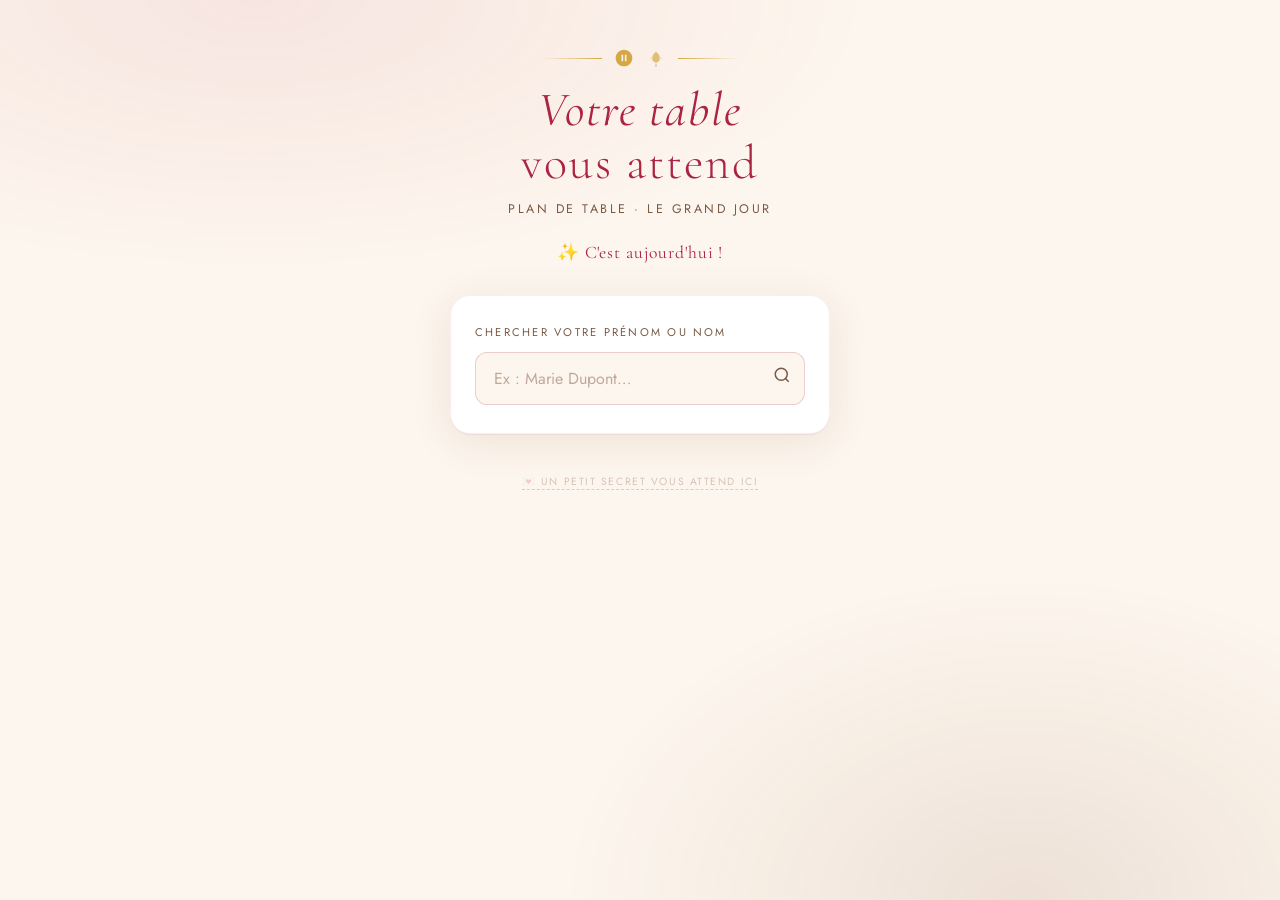
==== index.html @ dd5ce22f "Add files via upload" ====
<!DOCTYPE html>
<html lang="fr">
<head>
  <meta charset="UTF-8" />
  <meta name="viewport" content="width=device-width, initial-scale=1.0, maximum-scale=1.0" />
  <title>Plan de table — Notre Mariage</title>
  <link rel="preconnect" href="https://fonts.googleapis.com" />
  <link href="https://fonts.googleapis.com/css2?family=Cormorant+Garamond:ital,wght@0,300;0,400;0,600;1,300;1,400&family=Jost:wght@300;400;500&display=swap" rel="stylesheet" />
  <style>
    :root {
      --bordeaux: #ab2442;
      --brun: #623013;
      --bordeaux-light: #c94060;
      --brun-light: #8a4520;
      --cream: #fdf6ee;
      --cream-dark: #f5e8d8;
      --gold: #d4a843;
      --text: #2a1a10;
      --text-muted: #7a5a45;
    }

    * { margin: 0; padding: 0; box-sizing: border-box; -webkit-tap-highlight-color: transparent; }

    body {
      font-family: 'Jost', sans-serif;
      background: var(--cream);
      color: var(--text);
      min-height: 100vh;
      overflow-x: hidden;
    }

    /* ─── BACKGROUND TEXTURE ─── */
    body::before {
      content: '';
      position: fixed; inset: 0;
      background-image:
        radial-gradient(ellipse 80% 50% at 20% 0%, rgba(171,36,66,0.08) 0%, transparent 60%),
        radial-gradient(ellipse 60% 60% at 80% 100%, rgba(98,48,19,0.10) 0%, transparent 60%);
      pointer-events: none; z-index: 0;
    }

    /* ─── HEADER ─── */
    header {
      position: relative; z-index: 1;
      text-align: center;
      padding: 48px 24px 32px;
    }

    .ornament {
      display: flex; align-items: center; justify-content: center;
      gap: 12px; margin-bottom: 16px;
    }
    .ornament-line {
      height: 1px; width: 60px;
      background: linear-gradient(90deg, transparent, var(--gold));
    }
    .ornament-line:last-child { background: linear-gradient(270deg, transparent, var(--gold)); }
    .ornament svg { width: 20px; height: 20px; fill: var(--gold); }

    h1 {
      font-family: 'Cormorant Garamond', serif;
      font-size: clamp(2rem, 8vw, 3rem);
      font-weight: 300;
      letter-spacing: 0.04em;
      color: var(--bordeaux);
      line-height: 1.1;
    }
    h1 em { font-style: italic; font-weight: 400; }

    .subtitle {
      font-size: 0.78rem;
      letter-spacing: 0.2em;
      text-transform: uppercase;
      color: var(--text-muted);
      margin-top: 10px;
    }

    /* ─── COUNTDOWN ─── */
    .countdown {
      display: flex; justify-content: center; gap: 20px;
      margin: 24px auto 0;
      max-width: 320px;
    }
    .countdown-unit {
      display: flex; flex-direction: column; align-items: center;
      background: white; border: 1px solid rgba(171,36,66,0.15);
      border-radius: 10px; padding: 10px 16px;
      min-width: 64px; box-shadow: 0 2px 12px rgba(98,48,19,0.06);
    }
    .countdown-num {
      font-family: 'Cormorant Garamond', serif;
      font-size: 1.8rem; font-weight: 600;
      color: var(--bordeaux); line-height: 1;
    }
    .countdown-label {
      font-size: 0.6rem; letter-spacing: 0.15em;
      text-transform: uppercase; color: var(--text-muted); margin-top: 4px;
    }

    /* ─── SEARCH SECTION ─── */
    .search-section {
      position: relative; z-index: 1;
      padding: 0 20px 32px;
      max-width: 420px; margin: 0 auto;
    }

    .search-card {
      background: white;
      border-radius: 20px;
      padding: 28px 24px;
      box-shadow: 0 8px 40px rgba(98,48,19,0.10), 0 1px 0 rgba(171,36,66,0.08);
      border: 1px solid rgba(171,36,66,0.08);
    }

    .search-label {
      font-size: 0.7rem; letter-spacing: 0.2em;
      text-transform: uppercase; color: var(--text-muted);
      display: block; margin-bottom: 12px;
    }

    .search-wrapper {
      position: relative;
    }
    #search-input {
      width: 100%; padding: 14px 48px 14px 18px;
      border: 1.5px solid rgba(171,36,66,0.2);
      border-radius: 12px; font-family: 'Jost', sans-serif;
      font-size: 1rem; background: var(--cream); color: var(--text);
      outline: none; transition: border-color 0.2s, box-shadow 0.2s;
      -webkit-appearance: none;
    }
    #search-input:focus {
      border-color: var(--bordeaux);
      box-shadow: 0 0 0 3px rgba(171,36,66,0.08);
    }
    #search-input::placeholder { color: #c0a898; }

    .search-icon {
      position: absolute; right: 14px; top: 50%; transform: translateY(-50%);
      color: var(--text-muted); pointer-events: none;
    }

    /* Suggestions */
    #suggestions {
      background: white; border: 1.5px solid rgba(171,36,66,0.15);
      border-radius: 12px; margin-top: 6px;
      overflow: hidden; display: none;
      box-shadow: 0 8px 24px rgba(98,48,19,0.10);
    }
    .suggestion-item {
      padding: 13px 18px; cursor: pointer;
      font-size: 0.95rem; transition: background 0.15s;
      border-bottom: 1px solid rgba(171,36,66,0.06);
    }
    .suggestion-item:last-child { border-bottom: none; }
    .suggestion-item:hover, .suggestion-item.active { background: var(--cream); }
    .suggestion-highlight { color: var(--bordeaux); font-weight: 500; }

    /* ─── RESULT CARD ─── */
    #result {
      display: none;
      margin-top: 20px;
      animation: slideUp 0.35s cubic-bezier(0.34,1.56,0.64,1);
    }
    @keyframes slideUp {
      from { opacity: 0; transform: translateY(20px) scale(0.96); }
      to { opacity: 1; transform: translateY(0) scale(1); }
    }

    .result-inner {
      background: linear-gradient(135deg, var(--bordeaux) 0%, var(--brun) 100%);
      border-radius: 16px; padding: 24px;
      color: white; position: relative; overflow: hidden;
    }
    .result-inner::before {
      content: '';
      position: absolute; top: -30px; right: -30px;
      width: 120px; height: 120px;
      border-radius: 50%;
      background: rgba(255,255,255,0.06);
    }
    .result-inner::after {
      content: '';
      position: absolute; bottom: -20px; left: -20px;
      width: 80px; height: 80px;
      border-radius: 50%;
      background: rgba(255,255,255,0.04);
    }

    .result-greeting {
      font-size: 0.7rem; letter-spacing: 0.2em;
      text-transform: uppercase; opacity: 0.7; margin-bottom: 6px;
    }
    .result-name {
      font-family: 'Cormorant Garamond', serif;
      font-size: 1.7rem; font-weight: 400; letter-spacing: 0.02em;
      line-height: 1.2; margin-bottom: 16px;
    }

    .result-table-badge {
      display: inline-flex; align-items: center; gap: 10px;
      background: rgba(255,255,255,0.15); backdrop-filter: blur(4px);
      border: 1px solid rgba(255,255,255,0.2);
      border-radius: 50px; padding: 8px 18px;
      font-size: 0.85rem;
    }
    .table-number {
      font-family: 'Cormorant Garamond', serif;
      font-size: 1.6rem; font-weight: 600; line-height: 1;
      color: var(--gold);
    }

    .btn-show-plan {
      display: block; width: 100%;
      margin-top: 16px;
      background: rgba(255,255,255,0.12);
      border: 1px solid rgba(255,255,255,0.25);
      color: white; font-family: 'Jost', sans-serif;
      font-size: 0.8rem; letter-spacing: 0.12em;
      text-transform: uppercase; padding: 11px;
      border-radius: 10px; cursor: pointer;
      transition: background 0.2s; position: relative; z-index: 1;
    }
    .btn-show-plan:hover { background: rgba(255,255,255,0.2); }

    /* ─── ROOM PLAN ─── */
    #plan-section {
      display: none; position: relative; z-index: 1;
      padding: 0 20px 32px; max-width: 420px; margin: 0 auto;
      animation: slideUp 0.35s cubic-bezier(0.34,1.56,0.64,1);
    }

    .plan-title {
      text-align: center; margin-bottom: 16px;
      font-size: 0.7rem; letter-spacing: 0.2em;
      text-transform: uppercase; color: var(--text-muted);
    }

    .room-canvas-wrap {
      background: white; border-radius: 16px; overflow: hidden;
      box-shadow: 0 4px 24px rgba(98,48,19,0.10);
      border: 1px solid rgba(171,36,66,0.08);
      padding: 16px;
    }

    #room-canvas {
      width: 100%; height: auto; display: block;
      border-radius: 10px;
    }

    /* ─── GAME SECTION (hidden easter egg) ─── */
    .game-trigger-hint {
      text-align: center; margin: 8px 0 32px;
      font-size: 0.65rem; letter-spacing: 0.15em;
      text-transform: uppercase; color: rgba(98,48,19,0.25);
      cursor: default; user-select: none;
      position: relative; z-index: 1;
    }
    .game-trigger-hint span { 
      border-bottom: 1px dashed rgba(98,48,19,0.2); 
      cursor: pointer; transition: color 0.2s;
    }
    .game-trigger-hint span:hover { color: var(--bordeaux); }

    /* ─── MODAL ─── */
    .modal-overlay {
      display: none; position: fixed; inset: 0;
      background: rgba(20,8,4,0.7); z-index: 100;
      backdrop-filter: blur(4px);
      animation: fadeIn 0.2s ease;
      align-items: flex-end; justify-content: center;
    }
    .modal-overlay.open { display: flex; }
    @keyframes fadeIn { from { opacity: 0; } to { opacity: 1; } }

    .modal {
      background: var(--cream); border-radius: 24px 24px 0 0;
      padding: 28px 24px 40px;
      width: 100%; max-width: 480px;
      max-height: 90vh; overflow-y: auto;
      animation: slideUpModal 0.3s cubic-bezier(0.34,1.3,0.64,1);
    }
    @keyframes slideUpModal {
      from { transform: translateY(100%); }
      to { transform: translateY(0); }
    }

    .modal-handle {
      width: 40px; height: 4px; border-radius: 2px;
      background: rgba(98,48,19,0.2); margin: 0 auto 20px;
    }
    .modal-close {
      position: absolute; top: 16px; right: 20px;
      background: none; border: none; font-size: 1.4rem;
      cursor: pointer; color: var(--text-muted); line-height: 1;
    }

    /* ─── QUIZ GAME ─── */
    .quiz-header {
      text-align: center; margin-bottom: 24px;
    }
    .quiz-header h2 {
      font-family: 'Cormorant Garamond', serif;
      font-size: 1.6rem; color: var(--bordeaux);
      font-weight: 400;
    }
    .quiz-header p {
      font-size: 0.82rem; color: var(--text-muted); margin-top: 6px;
    }

    .quiz-progress {
      display: flex; gap: 6px; justify-content: center; margin-bottom: 20px;
    }
    .progress-dot {
      width: 8px; height: 8px; border-radius: 50%;
      background: rgba(171,36,66,0.15);
      transition: background 0.3s;
    }
    .progress-dot.done { background: var(--bordeaux); }
    .progress-dot.current { background: var(--gold); }

    .quiz-question {
      font-family: 'Cormorant Garamond', serif;
      font-size: 1.25rem; text-align: center;
      margin-bottom: 20px; line-height: 1.4;
      color: var(--text);
    }

    .quiz-options { display: flex; flex-direction: column; gap: 10px; }

    .quiz-option {
      background: white; border: 1.5px solid rgba(171,36,66,0.15);
      border-radius: 12px; padding: 13px 16px;
      cursor: pointer; font-family: 'Jost', sans-serif;
      font-size: 0.9rem; text-align: left;
      transition: all 0.18s; color: var(--text);
    }
    .quiz-option:hover { border-color: var(--bordeaux); background: var(--cream); }
    .quiz-option.correct {
      border-color: #2d7a3a; background: #e8f5ea; color: #1a5c26;
    }
    .quiz-option.wrong {
      border-color: #c0392b; background: #fdecea; color: #8b1a1a;
    }

    .quiz-feedback {
      text-align: center; margin-top: 14px;
      font-size: 0.85rem; min-height: 22px; color: var(--text-muted);
    }

    .quiz-score {
      text-align: center; padding: 20px;
    }
    .quiz-score .score-num {
      font-family: 'Cormorant Garamond', serif;
      font-size: 3.5rem; color: var(--bordeaux); font-weight: 600;
      line-height: 1;
    }
    .quiz-score p { font-size: 0.9rem; color: var(--text-muted); margin-top: 8px; }

    .btn-primary {
      display: block; width: 100%; margin-top: 16px;
      background: linear-gradient(135deg, var(--bordeaux), var(--brun));
      color: white; border: none; border-radius: 12px;
      padding: 13px; font-family: 'Jost', sans-serif;
      font-size: 0.85rem; letter-spacing: 0.1em;
      text-transform: uppercase; cursor: pointer;
      transition: opacity 0.2s; font-weight: 500;
    }
    .btn-primary:hover { opacity: 0.88; }

    /* ─── NOT FOUND ─── */
    .not-found {
      text-align: center; padding: 20px;
      color: var(--bordeaux); font-size: 0.9rem;
    }
    .not-found strong {
      font-family: 'Cormorant Garamond', serif;
      display: block; font-size: 1.3rem; margin-bottom: 6px;
    }
  </style>
</head>
<body>

<!-- HEADER -->
<header>
  <div class="ornament">
    <div class="ornament-line"></div>
    <svg viewBox="0 0 24 24"><path d="M12 2C6.48 2 2 6.48 2 12s4.48 10 10 10 10-4.48 10-10S17.52 2 12 2zm-1 14H9V8h2v8zm4 0h-2V8h2v8z"/><path d="M12 2c1.1 0 2 .9 2 2s-.9 2-2 2-2-.9-2-2 .9-2 2-2z" style="display:none"/></svg>
    <!-- Rose SVG -->
    <svg viewBox="0 0 32 32" xmlns="http://www.w3.org/2000/svg">
      <path d="M16 6 C16 6 10 10 10 16 C10 20 13 23 16 24 C19 23 22 20 22 16 C22 10 16 6 16 6Z" fill="var(--gold)" opacity="0.7"/>
      <path d="M16 24 L15 30 L16 29 L17 30 Z" fill="var(--brun)" opacity="0.5"/>
      <path d="M10 16 C8 14 6 16 8 18 C9 20 12 20 14 20" fill="none" stroke="var(--gold)" stroke-width="0.8" opacity="0.5"/>
      <path d="M22 16 C24 14 26 16 24 18 C23 20 20 20 18 20" fill="none" stroke="var(--gold)" stroke-width="0.8" opacity="0.5"/>
    </svg>
    <div class="ornament-line"></div>
  </div>

  <h1><em>Votre table</em><br>vous attend</h1>
  <p class="subtitle">Plan de table · Le grand jour</p>

  <!-- COUNTDOWN -->
  <div class="countdown" id="countdown">
    <div class="countdown-unit"><span class="countdown-num" id="cd-j">—</span><span class="countdown-label">Jours</span></div>
    <div class="countdown-unit"><span class="countdown-num" id="cd-h">—</span><span class="countdown-label">Heures</span></div>
    <div class="countdown-unit"><span class="countdown-num" id="cd-m">—</span><span class="countdown-label">Min</span></div>
  </div>
</header>

<!-- SEARCH -->
<section class="search-section">
  <div class="search-card">
    <label class="search-label" for="search-input">Chercher votre prénom ou nom</label>
    <div class="search-wrapper">
      <input type="text" id="search-input" placeholder="Ex : Marie Dupont…" autocomplete="off" />
      <span class="search-icon">
        <svg width="18" height="18" fill="none" stroke="currentColor" stroke-width="2" viewBox="0 0 24 24">
          <circle cx="11" cy="11" r="8"/><path d="m21 21-4.35-4.35"/>
        </svg>
      </span>
    </div>
    <div id="suggestions"></div>

    <!-- RESULT -->
    <div id="result">
      <div class="result-inner" id="result-inner">
        <p class="result-greeting">Bienvenue !</p>
        <p class="result-name" id="result-name">Marie Dupont</p>
        <div class="result-table-badge">
          <span>Table</span>
          <span class="table-number" id="result-table">3</span>
        </div>
        <button class="btn-show-plan" onclick="showPlan()">Voir sur le plan de salle ↓</button>
      </div>
    </div>
  </div>
</section>

<!-- ROOM PLAN -->
<section id="plan-section">
  <p class="plan-title">Plan de la salle</p>
  <div class="room-canvas-wrap">
    <canvas id="room-canvas"></canvas>
  </div>
</section>

<!-- EASTER EGG HINT -->
<p class="game-trigger-hint">
  <span id="egg-trigger" onclick="openQuiz()">💌 Un petit secret vous attend ici</span>
</p>

<!-- QUIZ MODAL -->
<div class="modal-overlay" id="quiz-modal" onclick="handleOverlayClick(event)">
  <div class="modal" id="quiz-inner">
    <div class="modal-handle"></div>
    <button class="modal-close" onclick="closeQuiz()">✕</button>
    <div class="quiz-header">
      <h2>Vous les connaissez vraiment ?</h2>
      <p>Un quiz sur les mariés — on verra bien 😄</p>
    </div>
    <div class="quiz-progress" id="quiz-progress"></div>
    <p class="quiz-question" id="quiz-q"></p>
    <div class="quiz-options" id="quiz-opts"></div>
    <p class="quiz-feedback" id="quiz-feedback"></p>
    <div id="quiz-result-screen" style="display:none">
      <div class="quiz-score">
        <div class="score-num" id="score-display">0/6</div>
        <p id="score-msg"></p>
      </div>
      <button class="btn-primary" onclick="restartQuiz()">Rejouer</button>
      <button class="btn-primary" style="margin-top:8px; background: rgba(98,48,19,0.15); color: var(--brun);" onclick="closeQuiz()">Fermer</button>
    </div>
  </div>
</div>

<script>
// ════════════════════════════════════════════
// CONFIG — À PERSONNALISER
// ════════════════════════════════════════════
const WEDDING_DATE = new Date('2026-09-05T15:00:00'); // ← Changer la date ici
const CSV_PATH = 'guests.csv'; // ← Fichier CSV dans le même dossier

// Plan de salle : positions des tables (en %)
// x, y = centre de la table (% de la largeur/hauteur du canvas)
const TABLE_LAYOUT = [
  { id: 1,  x: 20, y: 25, shape: 'round' },
  { id: 2,  x: 50, y: 25, shape: 'round' },
  { id: 3,  x: 80, y: 25, shape: 'round' },
  { id: 4,  x: 20, y: 55, shape: 'round' },
  { id: 5,  x: 50, y: 55, shape: 'round' },
  { id: 6,  x: 80, y: 55, shape: 'round' },
  { id: 7,  x: 50, y: 82, shape: 'long'  },  // Table des mariés
];

// Quiz — Remplacez par vos vraies questions !
const QUIZ = [
  {
    q: "Où le couple s'est-il rencontré pour la première fois ?",
    opts: ["À une soirée", "Au travail", "Sur une appli", "En voyage"],
    ans: 0 // index de la bonne réponse (0 = "À une soirée")
  },
  {
    q: "Combien de temps ont-ils mis avant leur premier rendez-vous ?",
    opts: ["1 semaine", "1 mois", "3 mois", "6 mois"],
    ans: 1
  },
  {
    q: "Quelle est leur destination de voyage préférée ensemble ?",
    opts: ["L'Italie", "Le Japon", "Le Portugal", "Le Maroc"],
    ans: 2
  },
  {
    q: "Comment s'appelle le premier animal de compagnie du couple ?",
    opts: ["Luna", "Caramel", "Mochi", "Ils n'en ont pas"],
    ans: 3
  },
  {
    q: "Dans quelle ville s'est déroulée la demande en mariage ?",
    opts: ["Paris", "Rome", "Barcelone", "À la maison"],
    ans: 0
  },
  {
    q: "Quel est le plat que l'un d'eux ne supporte pas ?",
    opts: ["La betterave", "Le céleri", "Les anchois", "La coriandre"],
    ans: 1
  },
];

// ════════════════════════════════════════════
// COUNTDOWN
// ════════════════════════════════════════════
function updateCountdown() {
  const now = new Date();
  const diff = WEDDING_DATE - now;
  if (diff <= 0) {
    document.getElementById('countdown').innerHTML = '<p style="font-family:\'Cormorant Garamond\',serif;color:var(--bordeaux);font-size:1.1rem;letter-spacing:0.05em">✨ C\'est aujourd\'hui !</p>';
    return;
  }
  const d = Math.floor(diff / 86400000);
  const h = Math.floor((diff % 86400000) / 3600000);
  const m = Math.floor((diff % 3600000) / 60000);
  document.getElementById('cd-j').textContent = d;
  document.getElementById('cd-h').textContent = String(h).padStart(2,'0');
  document.getElementById('cd-m').textContent = String(m).padStart(2,'0');
}
updateCountdown();
setInterval(updateCountdown, 30000);

// ════════════════════════════════════════════
// CSV LOADING
// ════════════════════════════════════════════
let guestData = [];

async function loadCSV() {
  try {
    const res = await fetch(CSV_PATH);
    if (!res.ok) throw new Error('CSV non trouvé');
    const text = await res.text();
    parseCSV(text);
  } catch(e) {
    console.warn('CSV non chargé, utilisation des données de démo');
    loadDemoData();
  }
}

function parseCSV(text) {
  const lines = text.trim().split('\n');
  const header = lines[0].split(',').map(h => h.trim().toLowerCase());
  const nameIdx = header.findIndex(h => h.includes('nom') || h.includes('name') || h.includes('prénom'));
  const tableIdx = header.findIndex(h => h.includes('table'));

  for (let i = 1; i < lines.length; i++) {
    const cols = lines[i].split(',').map(c => c.trim().replace(/^"|"$/g, ''));
    if (cols.length < 2) continue;
    const name = cols[nameIdx >= 0 ? nameIdx : 0];
    const table = parseInt(cols[tableIdx >= 0 ? tableIdx : 1]);
    if (name && !isNaN(table)) guestData.push({ name, table });
  }
}

function loadDemoData() {
  guestData = [
    { name: "Marie Dupont", table: 1 },
    { name: "Jean Martin", table: 1 },
    { name: "Sophie Bernard", table: 2 },
    { name: "Lucas Petit", table: 2 },
    { name: "Emma Moreau", table: 3 },
    { name: "Paul Simon", table: 3 },
    { name: "Claire Richard", table: 4 },
    { name: "Antoine Lefebvre", table: 4 },
    { name: "Léa Thomas", table: 5 },
    { name: "Hugo Leroy", table: 5 },
    { name: "Camille Roux", table: 6 },
    { name: "Maxime Fournier", table: 6 },
    { name: "Julie Girard", table: 7 },
    { name: "Nicolas Morel", table: 7 },
  ];
}

// ════════════════════════════════════════════
// SEARCH
// ════════════════════════════════════════════
const searchInput = document.getElementById('search-input');
const suggestionsBox = document.getElementById('suggestions');
let selectedGuest = null;

searchInput.addEventListener('input', () => {
  const q = searchInput.value.trim().toLowerCase();
  suggestionsBox.style.display = 'none';
  suggestionsBox.innerHTML = '';
  document.getElementById('result').style.display = 'none';
  document.getElementById('plan-section').style.display = 'none';
  selectedGuest = null;

  if (q.length < 2) return;

  const matches = guestData.filter(g => g.name.toLowerCase().includes(q)).slice(0, 6);
  if (matches.length === 0) {
    suggestionsBox.innerHTML = '<div class="suggestion-item not-found"><strong>Aucun résultat</strong>Vérifiez l\'orthographe ou contactez les mariés.</div>';
    suggestionsBox.style.display = 'block';
    return;
  }

  matches.forEach(guest => {
    const div = document.createElement('div');
    div.className = 'suggestion-item';
    const re = new RegExp(`(${q})`, 'gi');
    div.innerHTML = guest.name.replace(re, '<span class="suggestion-highlight">$1</span>');
    div.addEventListener('click', () => selectGuest(guest));
    suggestionsBox.appendChild(div);
  });
  suggestionsBox.style.display = 'block';
});

function selectGuest(guest) {
  selectedGuest = guest;
  searchInput.value = guest.name;
  suggestionsBox.style.display = 'none';
  showResult(guest);
}

function showResult(guest) {
  document.getElementById('result-name').textContent = guest.name;
  document.getElementById('result-table').textContent = guest.table;
  const r = document.getElementById('result');
  r.style.display = 'block';
  // Re-trigger animation
  r.style.animation = 'none';
  r.offsetHeight;
  r.style.animation = '';
}

// ════════════════════════════════════════════
// ROOM PLAN CANVAS
// ════════════════════════════════════════════
function showPlan() {
  const ps = document.getElementById('plan-section');
  ps.style.display = 'block';
  ps.scrollIntoView({ behavior: 'smooth', block: 'start' });
  setTimeout(() => drawPlan(selectedGuest ? selectedGuest.table : null), 100);
}

function drawPlan(highlightTable) {
  const canvas = document.getElementById('room-canvas');
  const W = canvas.offsetWidth;
  const H = W * 1.1;
  canvas.width = W * 2; canvas.height = H * 2;
  canvas.style.height = H + 'px';
  const ctx = canvas.getContext('2d');
  const s = 2; // scale for retina

  // Background
  ctx.fillStyle = '#fdf6ee';
  ctx.fillRect(0, 0, W*s, H*s);

  // Room border
  ctx.strokeStyle = 'rgba(171,36,66,0.2)';
  ctx.lineWidth = 2*s;
  ctx.strokeRect(20*s, 20*s, (W-40)*s, (H-40)*s);

  // Door
  const doorX = (W/2 - 30)*s, doorY = (H-20)*s;
  ctx.clearRect(doorX, doorY-2, 60*s, 4*s);
  ctx.fillStyle = 'rgba(171,36,66,0.15)';
  ctx.fillRect(doorX, doorY-12*s, 60*s, 12*s);
  ctx.fillStyle = '#ab2442';
  ctx.font = `${9*s}px Jost, sans-serif`;
  ctx.textAlign = 'center';
  ctx.fillText('ENTRÉE', W/2*s, (H-6)*s);

  // Stage / head table label
  ctx.fillStyle = 'rgba(98,48,19,0.07)';
  ctx.fillRect(30*s, 30*s, (W-60)*s, 28*s);
  ctx.strokeStyle = 'rgba(98,48,19,0.15)';
  ctx.lineWidth = 1*s;
  ctx.strokeRect(30*s, 30*s, (W-60)*s, 28*s);
  ctx.fillStyle = 'rgba(98,48,19,0.4)';
  ctx.font = `${7*s}px Jost`;
  ctx.textAlign = 'center';
  ctx.fillText('PISTE DE DANSE', W/2*s, 48*s);

  // Draw tables
  TABLE_LAYOUT.forEach(t => {
    const cx = t.x / 100 * (W - 60) + 30;
    const cy = t.y / 100 * (H - 80) + 60;
    const isHL = t.id === highlightTable;

    if (t.shape === 'long') {
      // Table des mariés
      const tw = 90, th = 22;
      ctx.save();
      ctx.shadowColor = isHL ? 'rgba(171,36,66,0.4)' : 'rgba(98,48,19,0.1)';
      ctx.shadowBlur = isHL ? 16*s : 8*s;
      ctx.fillStyle = isHL ? 'rgba(171,36,66,0.9)' : 'rgba(98,48,19,0.12)';
      ctx.beginPath();
      const rx = (cx-tw/2)*s, ry = (cy-th/2)*s;
      const rw = tw*s, rh = th*s, r = 6*s;
      ctx.moveTo(rx+r, ry); ctx.lineTo(rx+rw-r, ry);
      ctx.quadraticCurveTo(rx+rw, ry, rx+rw, ry+r);
      ctx.lineTo(rx+rw, ry+rh-r);
      ctx.quadraticCurveTo(rx+rw, ry+rh, rx+rw-r, ry+rh);
      ctx.lineTo(rx+r, ry+rh);
      ctx.quadraticCurveTo(rx, ry+rh, rx, ry+rh-r);
      ctx.lineTo(rx, ry+r);
      ctx.quadraticCurveTo(rx, ry, rx+r, ry);
      ctx.fill();
      ctx.restore();

      ctx.fillStyle = isHL ? 'white' : 'rgba(98,48,19,0.5)';
      ctx.font = `bold ${8*s}px Jost`;
      ctx.textAlign = 'center';
      ctx.fillText('♥ MARIÉS', cx*s, (cy+3)*s);

    } else {
      // Round table
      const rad = 22;
      ctx.save();
      ctx.shadowColor = isHL ? 'rgba(171,36,66,0.5)' : 'rgba(98,48,19,0.1)';
      ctx.shadowBlur = isHL ? 18*s : 6*s;
      ctx.beginPath();
      ctx.arc(cx*s, cy*s, rad*s, 0, Math.PI*2);
      ctx.fillStyle = isHL ? 'rgba(171,36,66,0.88)' : 'rgba(98,48,19,0.10)';
      ctx.fill();
      ctx.strokeStyle = isHL ? 'rgba(171,36,66,0.4)' : 'rgba(98,48,19,0.2)';
      ctx.lineWidth = 1.5*s;
      ctx.stroke();
      ctx.restore();

      // Table number
      ctx.fillStyle = isHL ? 'white' : 'rgba(98,48,19,0.55)';
      ctx.font = `${isHL ? 'bold ' : ''}${10*s}px Cormorant Garamond, serif`;
      ctx.textAlign = 'center';
      ctx.fillText(t.id, cx*s, (cy + 4)*s);

      // Pulsing ring for highlighted
      if (isHL) {
        ctx.beginPath();
        ctx.arc(cx*s, cy*s, (rad+7)*s, 0, Math.PI*2);
        ctx.strokeStyle = 'rgba(171,36,66,0.25)';
        ctx.lineWidth = 2*s;
        ctx.stroke();
      }
    }

    // Label below
    if (t.shape !== 'long') {
      ctx.fillStyle = 'rgba(98,48,19,0.35)';
      ctx.font = `${6*s}px Jost`;
      ctx.textAlign = 'center';
      ctx.fillText(`Table ${t.id}`, cx*s, (cy+32)*s);
    }
  });

  // Legend
  if (highlightTable) {
    ctx.fillStyle = 'rgba(171,36,66,0.85)';
    ctx.beginPath();
    ctx.arc(30*s, (H-12)*s, 5*s, 0, Math.PI*2);
    ctx.fill();
    ctx.fillStyle = 'rgba(98,48,19,0.7)';
    ctx.font = `${7*s}px Jost`;
    ctx.textAlign = 'left';
    ctx.fillText('Votre table', 38*s, (H-9)*s);
  }
}

// ════════════════════════════════════════════
// QUIZ
// ════════════════════════════════════════════
let quizIdx = 0, quizScore = 0, quizAnswered = false;

function openQuiz() {
  quizIdx = 0; quizScore = 0; quizAnswered = false;
  document.getElementById('quiz-result-screen').style.display = 'none';
  document.getElementById('quiz-modal').classList.add('open');
  renderQuiz();
}
function closeQuiz() {
  document.getElementById('quiz-modal').classList.remove('open');
}
function handleOverlayClick(e) {
  if (e.target === document.getElementById('quiz-modal')) closeQuiz();
}

function renderQuiz() {
  const q = QUIZ[quizIdx];
  document.getElementById('quiz-q').textContent = q.q;
  document.getElementById('quiz-feedback').textContent = '';

  // Progress
  const prog = document.getElementById('quiz-progress');
  prog.innerHTML = QUIZ.map((_, i) =>
    `<div class="progress-dot ${i < quizIdx ? 'done' : i === quizIdx ? 'current' : ''}"></div>`
  ).join('');

  // Options
  const opts = document.getElementById('quiz-opts');
  opts.innerHTML = '';
  q.opts.forEach((opt, i) => {
    const btn = document.createElement('button');
    btn.className = 'quiz-option';
    btn.textContent = opt;
    btn.addEventListener('click', () => answerQuiz(i, btn));
    opts.appendChild(btn);
  });
}

function answerQuiz(chosen, btn) {
  if (quizAnswered) return;
  quizAnswered = true;
  const q = QUIZ[quizIdx];
  const opts = document.querySelectorAll('.quiz-option');

  opts[q.ans].classList.add('correct');
  if (chosen !== q.ans) {
    btn.classList.add('wrong');
    document.getElementById('quiz-feedback').textContent = '😅 Pas tout à fait… mais vous essayez !';
  } else {
    quizScore++;
    document.getElementById('quiz-feedback').textContent = '✓ Bravo, vous les connaissez bien !';
  }

  setTimeout(() => {
    quizIdx++;
    quizAnswered = false;
    if (quizIdx >= QUIZ.length) {
      showQuizResult();
    } else {
      renderQuiz();
    }
  }, 1200);
}

function showQuizResult() {
  document.getElementById('quiz-q').textContent = '';
  document.getElementById('quiz-opts').innerHTML = '';
  document.getElementById('quiz-feedback').textContent = '';
  document.getElementById('quiz-progress').innerHTML = QUIZ.map(() => `<div class="progress-dot done"></div>`).join('');

  const msgs = [
    "Hm… vous avez du mérite d'être là 😅",
    "Pas mal ! Vous les connaissez un peu.",
    "Plutôt bien ! Ce sont de bons amis.",
    "Impressionnant ! Vous faites presque partie de la famille.",
    "Parfait ! Avez-vous espionné leurs conversations ?",
  ];
  const pct = quizScore / QUIZ.length;
  const msg = msgs[Math.min(Math.floor(pct * msgs.length), msgs.length - 1)];

  document.getElementById('score-display').textContent = `${quizScore}/${QUIZ.length}`;
  document.getElementById('score-msg').textContent = msg;
  document.getElementById('quiz-result-screen').style.display = 'block';
}

function restartQuiz() {
  quizIdx = 0; quizScore = 0; quizAnswered = false;
  document.getElementById('quiz-result-screen').style.display = 'none';
  renderQuiz();
}

// ════════════════════════════════════════════
// INIT
// ════════════════════════════════════════════
loadCSV();
</script>
</body>
</html>
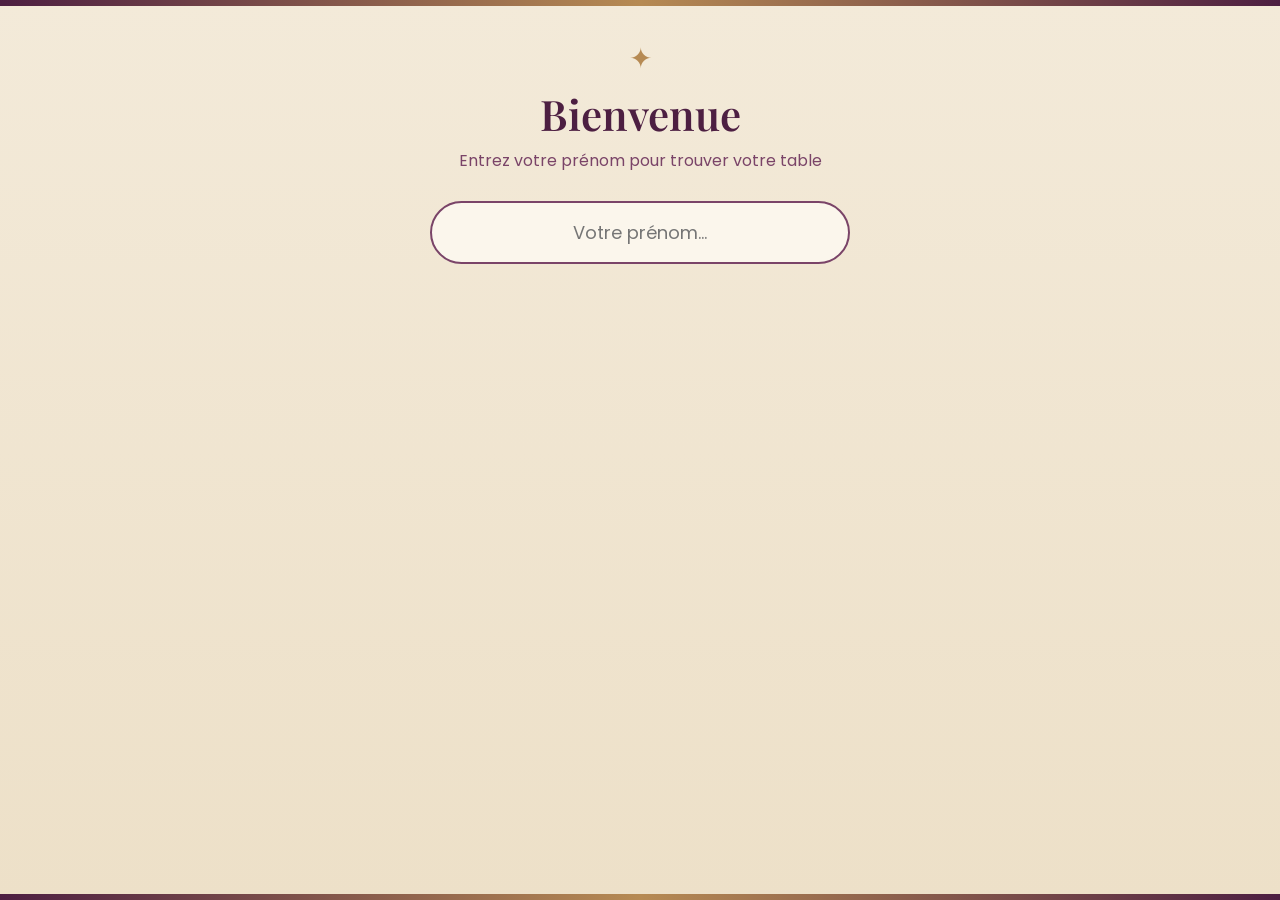
==== commit fc8cbd38: "Build wedding table-finder site Autocomplete-driven guest search that reveals table assignment and h" ====
--- a/index.html
+++ b/index.html
@@ -1,888 +1,116 @@
 <!DOCTYPE html>
 <html lang="fr">
 <head>
-  <meta charset="UTF-8" />
-  <meta name="viewport" content="width=device-width, initial-scale=1.0, maximum-scale=1.0" />
-  <title>Plan de table — Notre Mariage</title>
-  <link rel="preconnect" href="https://fonts.googleapis.com" />
-  <link href="https://fonts.googleapis.com/css2?family=Cormorant+Garamond:ital,wght@0,300;0,400;0,600;1,300;1,400&family=Jost:wght@300;400;500&display=swap" rel="stylesheet" />
-  <style>
-    :root {
-      --bordeaux: #ab2442;
-      --brun: #623013;
-      --bordeaux-light: #c94060;
-      --brun-light: #8a4520;
-      --cream: #fdf6ee;
-      --cream-dark: #f5e8d8;
-      --gold: #d4a843;
-      --text: #2a1a10;
-      --text-muted: #7a5a45;
-    }
-
-    * { margin: 0; padding: 0; box-sizing: border-box; -webkit-tap-highlight-color: transparent; }
-
-    body {
-      font-family: 'Jost', sans-serif;
-      background: var(--cream);
-      color: var(--text);
-      min-height: 100vh;
-      overflow-x: hidden;
-    }
-
-    /* ─── BACKGROUND TEXTURE ─── */
-    body::before {
-      content: '';
-      position: fixed; inset: 0;
-      background-image:
-        radial-gradient(ellipse 80% 50% at 20% 0%, rgba(171,36,66,0.08) 0%, transparent 60%),
-        radial-gradient(ellipse 60% 60% at 80% 100%, rgba(98,48,19,0.10) 0%, transparent 60%);
-      pointer-events: none; z-index: 0;
-    }
-
-    /* ─── HEADER ─── */
-    header {
-      position: relative; z-index: 1;
-      text-align: center;
-      padding: 48px 24px 32px;
-    }
-
-    .ornament {
-      display: flex; align-items: center; justify-content: center;
-      gap: 12px; margin-bottom: 16px;
-    }
-    .ornament-line {
-      height: 1px; width: 60px;
-      background: linear-gradient(90deg, transparent, var(--gold));
-    }
-    .ornament-line:last-child { background: linear-gradient(270deg, transparent, var(--gold)); }
-    .ornament svg { width: 20px; height: 20px; fill: var(--gold); }
-
-    h1 {
-      font-family: 'Cormorant Garamond', serif;
-      font-size: clamp(2rem, 8vw, 3rem);
-      font-weight: 300;
-      letter-spacing: 0.04em;
-      color: var(--bordeaux);
-      line-height: 1.1;
-    }
-    h1 em { font-style: italic; font-weight: 400; }
-
-    .subtitle {
-      font-size: 0.78rem;
-      letter-spacing: 0.2em;
-      text-transform: uppercase;
-      color: var(--text-muted);
-      margin-top: 10px;
-    }
-
-    /* ─── COUNTDOWN ─── */
-    .countdown {
-      display: flex; justify-content: center; gap: 20px;
-      margin: 24px auto 0;
-      max-width: 320px;
-    }
-    .countdown-unit {
-      display: flex; flex-direction: column; align-items: center;
-      background: white; border: 1px solid rgba(171,36,66,0.15);
-      border-radius: 10px; padding: 10px 16px;
-      min-width: 64px; box-shadow: 0 2px 12px rgba(98,48,19,0.06);
-    }
-    .countdown-num {
-      font-family: 'Cormorant Garamond', serif;
-      font-size: 1.8rem; font-weight: 600;
-      color: var(--bordeaux); line-height: 1;
-    }
-    .countdown-label {
-      font-size: 0.6rem; letter-spacing: 0.15em;
-      text-transform: uppercase; color: var(--text-muted); margin-top: 4px;
-    }
-
-    /* ─── SEARCH SECTION ─── */
-    .search-section {
-      position: relative; z-index: 1;
-      padding: 0 20px 32px;
-      max-width: 420px; margin: 0 auto;
-    }
-
-    .search-card {
-      background: white;
-      border-radius: 20px;
-      padding: 28px 24px;
-      box-shadow: 0 8px 40px rgba(98,48,19,0.10), 0 1px 0 rgba(171,36,66,0.08);
-      border: 1px solid rgba(171,36,66,0.08);
-    }
-
-    .search-label {
-      font-size: 0.7rem; letter-spacing: 0.2em;
-      text-transform: uppercase; color: var(--text-muted);
-      display: block; margin-bottom: 12px;
-    }
-
-    .search-wrapper {
-      position: relative;
-    }
-    #search-input {
-      width: 100%; padding: 14px 48px 14px 18px;
-      border: 1.5px solid rgba(171,36,66,0.2);
-      border-radius: 12px; font-family: 'Jost', sans-serif;
-      font-size: 1rem; background: var(--cream); color: var(--text);
-      outline: none; transition: border-color 0.2s, box-shadow 0.2s;
-      -webkit-appearance: none;
-    }
-    #search-input:focus {
-      border-color: var(--bordeaux);
-      box-shadow: 0 0 0 3px rgba(171,36,66,0.08);
-    }
-    #search-input::placeholder { color: #c0a898; }
-
-    .search-icon {
-      position: absolute; right: 14px; top: 50%; transform: translateY(-50%);
-      color: var(--text-muted); pointer-events: none;
-    }
-
-    /* Suggestions */
-    #suggestions {
-      background: white; border: 1.5px solid rgba(171,36,66,0.15);
-      border-radius: 12px; margin-top: 6px;
-      overflow: hidden; display: none;
-      box-shadow: 0 8px 24px rgba(98,48,19,0.10);
-    }
-    .suggestion-item {
-      padding: 13px 18px; cursor: pointer;
-      font-size: 0.95rem; transition: background 0.15s;
-      border-bottom: 1px solid rgba(171,36,66,0.06);
-    }
-    .suggestion-item:last-child { border-bottom: none; }
-    .suggestion-item:hover, .suggestion-item.active { background: var(--cream); }
-    .suggestion-highlight { color: var(--bordeaux); font-weight: 500; }
-
-    /* ─── RESULT CARD ─── */
-    #result {
-      display: none;
-      margin-top: 20px;
-      animation: slideUp 0.35s cubic-bezier(0.34,1.56,0.64,1);
-    }
-    @keyframes slideUp {
-      from { opacity: 0; transform: translateY(20px) scale(0.96); }
-      to { opacity: 1; transform: translateY(0) scale(1); }
-    }
-
-    .result-inner {
-      background: linear-gradient(135deg, var(--bordeaux) 0%, var(--brun) 100%);
-      border-radius: 16px; padding: 24px;
-      color: white; position: relative; overflow: hidden;
-    }
-    .result-inner::before {
-      content: '';
-      position: absolute; top: -30px; right: -30px;
-      width: 120px; height: 120px;
-      border-radius: 50%;
-      background: rgba(255,255,255,0.06);
-    }
-    .result-inner::after {
-      content: '';
-      position: absolute; bottom: -20px; left: -20px;
-      width: 80px; height: 80px;
-      border-radius: 50%;
-      background: rgba(255,255,255,0.04);
-    }
-
-    .result-greeting {
-      font-size: 0.7rem; letter-spacing: 0.2em;
-      text-transform: uppercase; opacity: 0.7; margin-bottom: 6px;
-    }
-    .result-name {
-      font-family: 'Cormorant Garamond', serif;
-      font-size: 1.7rem; font-weight: 400; letter-spacing: 0.02em;
-      line-height: 1.2; margin-bottom: 16px;
-    }
-
-    .result-table-badge {
-      display: inline-flex; align-items: center; gap: 10px;
-      background: rgba(255,255,255,0.15); backdrop-filter: blur(4px);
-      border: 1px solid rgba(255,255,255,0.2);
-      border-radius: 50px; padding: 8px 18px;
-      font-size: 0.85rem;
-    }
-    .table-number {
-      font-family: 'Cormorant Garamond', serif;
-      font-size: 1.6rem; font-weight: 600; line-height: 1;
-      color: var(--gold);
-    }
-
-    .btn-show-plan {
-      display: block; width: 100%;
-      margin-top: 16px;
-      background: rgba(255,255,255,0.12);
-      border: 1px solid rgba(255,255,255,0.25);
-      color: white; font-family: 'Jost', sans-serif;
-      font-size: 0.8rem; letter-spacing: 0.12em;
-      text-transform: uppercase; padding: 11px;
-      border-radius: 10px; cursor: pointer;
-      transition: background 0.2s; position: relative; z-index: 1;
-    }
-    .btn-show-plan:hover { background: rgba(255,255,255,0.2); }
-
-    /* ─── ROOM PLAN ─── */
-    #plan-section {
-      display: none; position: relative; z-index: 1;
-      padding: 0 20px 32px; max-width: 420px; margin: 0 auto;
-      animation: slideUp 0.35s cubic-bezier(0.34,1.56,0.64,1);
-    }
-
-    .plan-title {
-      text-align: center; margin-bottom: 16px;
-      font-size: 0.7rem; letter-spacing: 0.2em;
-      text-transform: uppercase; color: var(--text-muted);
-    }
-
-    .room-canvas-wrap {
-      background: white; border-radius: 16px; overflow: hidden;
-      box-shadow: 0 4px 24px rgba(98,48,19,0.10);
-      border: 1px solid rgba(171,36,66,0.08);
-      padding: 16px;
-    }
-
-    #room-canvas {
-      width: 100%; height: auto; display: block;
-      border-radius: 10px;
-    }
-
-    /* ─── GAME SECTION (hidden easter egg) ─── */
-    .game-trigger-hint {
-      text-align: center; margin: 8px 0 32px;
-      font-size: 0.65rem; letter-spacing: 0.15em;
-      text-transform: uppercase; color: rgba(98,48,19,0.25);
-      cursor: default; user-select: none;
-      position: relative; z-index: 1;
-    }
-    .game-trigger-hint span { 
-      border-bottom: 1px dashed rgba(98,48,19,0.2); 
-      cursor: pointer; transition: color 0.2s;
-    }
-    .game-trigger-hint span:hover { color: var(--bordeaux); }
-
-    /* ─── MODAL ─── */
-    .modal-overlay {
-      display: none; position: fixed; inset: 0;
-      background: rgba(20,8,4,0.7); z-index: 100;
-      backdrop-filter: blur(4px);
-      animation: fadeIn 0.2s ease;
-      align-items: flex-end; justify-content: center;
-    }
-    .modal-overlay.open { display: flex; }
-    @keyframes fadeIn { from { opacity: 0; } to { opacity: 1; } }
-
-    .modal {
-      background: var(--cream); border-radius: 24px 24px 0 0;
-      padding: 28px 24px 40px;
-      width: 100%; max-width: 480px;
-      max-height: 90vh; overflow-y: auto;
-      animation: slideUpModal 0.3s cubic-bezier(0.34,1.3,0.64,1);
-    }
-    @keyframes slideUpModal {
-      from { transform: translateY(100%); }
-      to { transform: translateY(0); }
-    }
-
-    .modal-handle {
-      width: 40px; height: 4px; border-radius: 2px;
-      background: rgba(98,48,19,0.2); margin: 0 auto 20px;
-    }
-    .modal-close {
-      position: absolute; top: 16px; right: 20px;
-      background: none; border: none; font-size: 1.4rem;
-      cursor: pointer; color: var(--text-muted); line-height: 1;
-    }
-
-    /* ─── QUIZ GAME ─── */
-    .quiz-header {
-      text-align: center; margin-bottom: 24px;
-    }
-    .quiz-header h2 {
-      font-family: 'Cormorant Garamond', serif;
-      font-size: 1.6rem; color: var(--bordeaux);
-      font-weight: 400;
-    }
-    .quiz-header p {
-      font-size: 0.82rem; color: var(--text-muted); margin-top: 6px;
-    }
-
-    .quiz-progress {
-      display: flex; gap: 6px; justify-content: center; margin-bottom: 20px;
-    }
-    .progress-dot {
-      width: 8px; height: 8px; border-radius: 50%;
-      background: rgba(171,36,66,0.15);
-      transition: background 0.3s;
-    }
-    .progress-dot.done { background: var(--bordeaux); }
-    .progress-dot.current { background: var(--gold); }
-
-    .quiz-question {
-      font-family: 'Cormorant Garamond', serif;
-      font-size: 1.25rem; text-align: center;
-      margin-bottom: 20px; line-height: 1.4;
-      color: var(--text);
-    }
-
-    .quiz-options { display: flex; flex-direction: column; gap: 10px; }
-
-    .quiz-option {
-      background: white; border: 1.5px solid rgba(171,36,66,0.15);
-      border-radius: 12px; padding: 13px 16px;
-      cursor: pointer; font-family: 'Jost', sans-serif;
-      font-size: 0.9rem; text-align: left;
-      transition: all 0.18s; color: var(--text);
-    }
-    .quiz-option:hover { border-color: var(--bordeaux); background: var(--cream); }
-    .quiz-option.correct {
-      border-color: #2d7a3a; background: #e8f5ea; color: #1a5c26;
-    }
-    .quiz-option.wrong {
-      border-color: #c0392b; background: #fdecea; color: #8b1a1a;
-    }
-
-    .quiz-feedback {
-      text-align: center; margin-top: 14px;
-      font-size: 0.85rem; min-height: 22px; color: var(--text-muted);
-    }
-
-    .quiz-score {
-      text-align: center; padding: 20px;
-    }
-    .quiz-score .score-num {
-      font-family: 'Cormorant Garamond', serif;
-      font-size: 3.5rem; color: var(--bordeaux); font-weight: 600;
-      line-height: 1;
-    }
-    .quiz-score p { font-size: 0.9rem; color: var(--text-muted); margin-top: 8px; }
-
-    .btn-primary {
-      display: block; width: 100%; margin-top: 16px;
-      background: linear-gradient(135deg, var(--bordeaux), var(--brun));
-      color: white; border: none; border-radius: 12px;
-      padding: 13px; font-family: 'Jost', sans-serif;
-      font-size: 0.85rem; letter-spacing: 0.1em;
-      text-transform: uppercase; cursor: pointer;
-      transition: opacity 0.2s; font-weight: 500;
-    }
-    .btn-primary:hover { opacity: 0.88; }
-
-    /* ─── NOT FOUND ─── */
-    .not-found {
-      text-align: center; padding: 20px;
-      color: var(--bordeaux); font-size: 0.9rem;
-    }
-    .not-found strong {
-      font-family: 'Cormorant Garamond', serif;
-      display: block; font-size: 1.3rem; margin-bottom: 6px;
-    }
-  </style>
+<meta charset="UTF-8">
+<meta name="viewport" content="width=device-width, initial-scale=1.0, maximum-scale=1.0">
+<title>Notre Mariage — Trouvez votre table</title>
+<link rel="preconnect" href="https://fonts.googleapis.com">
+<link rel="preconnect" href="https://fonts.gstatic.com" crossorigin>
+<link href="https://fonts.googleapis.com/css2?family=Playfair+Display:ital,wght@0,500;0,600;1,500&family=Poppins:wght@300;400;500;600&display=swap" rel="stylesheet">
+<link rel="stylesheet" href="assets/css/style.css">
 </head>
 <body>
 
-<!-- HEADER -->
-<header>
-  <div class="ornament">
-    <div class="ornament-line"></div>
-    <svg viewBox="0 0 24 24"><path d="M12 2C6.48 2 2 6.48 2 12s4.48 10 10 10 10-4.48 10-10S17.52 2 12 2zm-1 14H9V8h2v8zm4 0h-2V8h2v8z"/><path d="M12 2c1.1 0 2 .9 2 2s-.9 2-2 2-2-.9-2-2 .9-2 2-2z" style="display:none"/></svg>
-    <!-- Rose SVG -->
-    <svg viewBox="0 0 32 32" xmlns="http://www.w3.org/2000/svg">
-      <path d="M16 6 C16 6 10 10 10 16 C10 20 13 23 16 24 C19 23 22 20 22 16 C22 10 16 6 16 6Z" fill="var(--gold)" opacity="0.7"/>
-      <path d="M16 24 L15 30 L16 29 L17 30 Z" fill="var(--brun)" opacity="0.5"/>
-      <path d="M10 16 C8 14 6 16 8 18 C9 20 12 20 14 20" fill="none" stroke="var(--gold)" stroke-width="0.8" opacity="0.5"/>
-      <path d="M22 16 C24 14 26 16 24 18 C23 20 20 20 18 20" fill="none" stroke="var(--gold)" stroke-width="0.8" opacity="0.5"/>
-    </svg>
-    <div class="ornament-line"></div>
-  </div>
+<div class="decor-line top"></div>
 
-  <h1><em>Votre table</em><br>vous attend</h1>
-  <p class="subtitle">Plan de table · Le grand jour</p>
+<main class="app">
 
-  <!-- COUNTDOWN -->
-  <div class="countdown" id="countdown">
-    <div class="countdown-unit"><span class="countdown-num" id="cd-j">—</span><span class="countdown-label">Jours</span></div>
-    <div class="countdown-unit"><span class="countdown-num" id="cd-h">—</span><span class="countdown-label">Heures</span></div>
-    <div class="countdown-unit"><span class="countdown-num" id="cd-m">—</span><span class="countdown-label">Min</span></div>
-  </div>
-</header>
+  <!-- ÉCRAN 1 : recherche du prénom -->
+  <section id="screen-search" class="screen active">
+    <div class="monogram">✦</div>
+    <h1 class="title">Bienvenue</h1>
+    <p class="subtitle">Entrez votre prénom pour trouver votre table</p>
 
-<!-- SEARCH -->
-<section class="search-section">
-  <div class="search-card">
-    <label class="search-label" for="search-input">Chercher votre prénom ou nom</label>
-    <div class="search-wrapper">
-      <input type="text" id="search-input" placeholder="Ex : Marie Dupont…" autocomplete="off" />
-      <span class="search-icon">
-        <svg width="18" height="18" fill="none" stroke="currentColor" stroke-width="2" viewBox="0 0 24 24">
-          <circle cx="11" cy="11" r="8"/><path d="m21 21-4.35-4.35"/>
-        </svg>
-      </span>
+    <div class="search-wrap">
+      <input
+        type="text"
+        id="nameInput"
+        class="name-input"
+        placeholder="Votre prénom..."
+        autocomplete="off"
+        autocapitalize="words"
+        spellcheck="false"
+      />
+      <ul id="suggestions" class="suggestions"></ul>
     </div>
-    <div id="suggestions"></div>
 
-    <!-- RESULT -->
-    <div id="result">
-      <div class="result-inner" id="result-inner">
-        <p class="result-greeting">Bienvenue !</p>
-        <p class="result-name" id="result-name">Marie Dupont</p>
-        <div class="result-table-badge">
-          <span>Table</span>
-          <span class="table-number" id="result-table">3</span>
-        </div>
-        <button class="btn-show-plan" onclick="showPlan()">Voir sur le plan de salle ↓</button>
-      </div>
+    <p id="noMatch" class="no-match hidden">Aucun prénom trouvé. Vérifiez l'orthographe ou demandez de l'aide 🙂</p>
+  </section>
+
+  <!-- ÉCRAN 2 : résultat + plan -->
+  <section id="screen-result" class="screen">
+    <button id="backBtn" class="back-btn" aria-label="Retour">← Retour</button>
+
+    <h2 class="greeting">Bonjour <span id="guestName">Prénom</span> !</h2>
+    <p class="table-info">
+      Votre table : <strong id="tableNumber">—</strong>
+      <span id="tableLabel" class="table-label"></span>
+    </p>
+
+    <div class="plan-wrap">
+      <svg id="planSvg" viewBox="0 0 1000 600" xmlns="http://www.w3.org/2000/svg" aria-label="Plan de la salle">
+
+        <!-- Fond -->
+        <rect x="0" y="0" width="1000" height="600" fill="var(--plan-bg)"/>
+
+        <!-- Terrasse -->
+        <rect x="119" y="44" width="100" height="510" class="room-shape terrasse"/>
+        <text x="169" y="300" class="room-text" transform="rotate(0 169 300)">Terrasse</text>
+
+        <!-- Mur principal de la salle -->
+        <rect x="234" y="44" width="686" height="510" class="room-shape hall"/>
+
+        <!-- Bar / champagne (côté gauche, hors salle) -->
+        <rect x="8" y="199" width="80" height="34" class="deco-box"/>
+        <text x="48" y="220" class="deco-text">Bar à dessert</text>
+
+        <rect x="2" y="250" width="98" height="34" class="deco-box"/>
+        <text x="51" y="271" class="deco-text">Table champagne</text>
+
+        <rect x="2" y="388" width="98" height="34" class="deco-box"/>
+        <text x="51" y="409" class="deco-text">Table champagne</text>
+
+        <rect x="8" y="434" width="80" height="34" class="deco-box"/>
+        <text x="48" y="455" class="deco-text">Bar à dessert</text>
+
+        <!-- Bar côté droit -->
+        <rect x="843" y="237" width="80" height="34" class="deco-box"/>
+        <text x="883" y="258" class="deco-text">Bar à dessert</text>
+
+        <!-- Toilettes / cuisine (texte seul, hors salle) -->
+        <text x="965" y="175" class="room-label-out">Toilettes</text>
+        <text x="965" y="482" class="room-label-out">Cuisine</text>
+
+        <!-- Entrées -->
+        <circle cx="234" cy="254" r="5" class="entrance-dot"/>
+        <text x="205" y="238" class="room-label-out entrance-label">Entrée</text>
+        <circle cx="234" cy="410" r="5" class="entrance-dot"/>
+        <text x="205" y="394" class="room-label-out entrance-label">Entrée</text>
+
+        <!-- Repères d'orientation -->
+        <text x="577" y="30" class="room-label-out">Côté manoir</text>
+        <text x="577" y="592" class="room-label-out">Côté carrière</text>
+
+        <!-- DJ -->
+        <rect x="850" y="60" width="70" height="100" class="deco-box dj"/>
+        <text x="885" y="115" class="deco-text dj-text">DJ</text>
+
+        <!-- Couches générées en JS -->
+        <g id="tables-layer"></g>
+        <g id="path-layer"></g>
+
+      </svg>
     </div>
-  </div>
-</section>
 
-<!-- ROOM PLAN -->
-<section id="plan-section">
-  <p class="plan-title">Plan de la salle</p>
-  <div class="room-canvas-wrap">
-    <canvas id="room-canvas"></canvas>
-  </div>
-</section>
+    <p class="hint">📍 Votre table est mise en évidence sur le plan, avec le chemin depuis l'entrée.</p>
+  </section>
 
-<!-- EASTER EGG HINT -->
-<p class="game-trigger-hint">
-  <span id="egg-trigger" onclick="openQuiz()">💌 Un petit secret vous attend ici</span>
-</p>
+</main>
 
-<!-- QUIZ MODAL -->
-<div class="modal-overlay" id="quiz-modal" onclick="handleOverlayClick(event)">
-  <div class="modal" id="quiz-inner">
-    <div class="modal-handle"></div>
-    <button class="modal-close" onclick="closeQuiz()">✕</button>
-    <div class="quiz-header">
-      <h2>Vous les connaissez vraiment ?</h2>
-      <p>Un quiz sur les mariés — on verra bien 😄</p>
-    </div>
-    <div class="quiz-progress" id="quiz-progress"></div>
-    <p class="quiz-question" id="quiz-q"></p>
-    <div class="quiz-options" id="quiz-opts"></div>
-    <p class="quiz-feedback" id="quiz-feedback"></p>
-    <div id="quiz-result-screen" style="display:none">
-      <div class="quiz-score">
-        <div class="score-num" id="score-display">0/6</div>
-        <p id="score-msg"></p>
-      </div>
-      <button class="btn-primary" onclick="restartQuiz()">Rejouer</button>
-      <button class="btn-primary" style="margin-top:8px; background: rgba(98,48,19,0.15); color: var(--brun);" onclick="closeQuiz()">Fermer</button>
-    </div>
-  </div>
-</div>
+<div class="decor-line bottom"></div>
 
-<script>
-// ════════════════════════════════════════════
-// CONFIG — À PERSONNALISER
-// ════════════════════════════════════════════
-const WEDDING_DATE = new Date('2026-09-05T15:00:00'); // ← Changer la date ici
-const CSV_PATH = 'guests.csv'; // ← Fichier CSV dans le même dossier
-
-// Plan de salle : positions des tables (en %)
-// x, y = centre de la table (% de la largeur/hauteur du canvas)
-const TABLE_LAYOUT = [
-  { id: 1,  x: 20, y: 25, shape: 'round' },
-  { id: 2,  x: 50, y: 25, shape: 'round' },
-  { id: 3,  x: 80, y: 25, shape: 'round' },
-  { id: 4,  x: 20, y: 55, shape: 'round' },
-  { id: 5,  x: 50, y: 55, shape: 'round' },
-  { id: 6,  x: 80, y: 55, shape: 'round' },
-  { id: 7,  x: 50, y: 82, shape: 'long'  },  // Table des mariés
-];
-
-// Quiz — Remplacez par vos vraies questions !
-const QUIZ = [
-  {
-    q: "Où le couple s'est-il rencontré pour la première fois ?",
-    opts: ["À une soirée", "Au travail", "Sur une appli", "En voyage"],
-    ans: 0 // index de la bonne réponse (0 = "À une soirée")
-  },
-  {
-    q: "Combien de temps ont-ils mis avant leur premier rendez-vous ?",
-    opts: ["1 semaine", "1 mois", "3 mois", "6 mois"],
-    ans: 1
-  },
-  {
-    q: "Quelle est leur destination de voyage préférée ensemble ?",
-    opts: ["L'Italie", "Le Japon", "Le Portugal", "Le Maroc"],
-    ans: 2
-  },
-  {
-    q: "Comment s'appelle le premier animal de compagnie du couple ?",
-    opts: ["Luna", "Caramel", "Mochi", "Ils n'en ont pas"],
-    ans: 3
-  },
-  {
-    q: "Dans quelle ville s'est déroulée la demande en mariage ?",
-    opts: ["Paris", "Rome", "Barcelone", "À la maison"],
-    ans: 0
-  },
-  {
-    q: "Quel est le plat que l'un d'eux ne supporte pas ?",
-    opts: ["La betterave", "Le céleri", "Les anchois", "La coriandre"],
-    ans: 1
-  },
-];
-
-// ════════════════════════════════════════════
-// COUNTDOWN
-// ════════════════════════════════════════════
-function updateCountdown() {
-  const now = new Date();
-  const diff = WEDDING_DATE - now;
-  if (diff <= 0) {
-    document.getElementById('countdown').innerHTML = '<p style="font-family:\'Cormorant Garamond\',serif;color:var(--bordeaux);font-size:1.1rem;letter-spacing:0.05em">✨ C\'est aujourd\'hui !</p>';
-    return;
-  }
-  const d = Math.floor(diff / 86400000);
-  const h = Math.floor((diff % 86400000) / 3600000);
-  const m = Math.floor((diff % 3600000) / 60000);
-  document.getElementById('cd-j').textContent = d;
-  document.getElementById('cd-h').textContent = String(h).padStart(2,'0');
-  document.getElementById('cd-m').textContent = String(m).padStart(2,'0');
-}
-updateCountdown();
-setInterval(updateCountdown, 30000);
-
-// ════════════════════════════════════════════
-// CSV LOADING
-// ════════════════════════════════════════════
-let guestData = [];
-
-async function loadCSV() {
-  try {
-    const res = await fetch(CSV_PATH);
-    if (!res.ok) throw new Error('CSV non trouvé');
-    const text = await res.text();
-    parseCSV(text);
-  } catch(e) {
-    console.warn('CSV non chargé, utilisation des données de démo');
-    loadDemoData();
-  }
-}
-
-function parseCSV(text) {
-  const lines = text.trim().split('\n');
-  const header = lines[0].split(',').map(h => h.trim().toLowerCase());
-  const nameIdx = header.findIndex(h => h.includes('nom') || h.includes('name') || h.includes('prénom'));
-  const tableIdx = header.findIndex(h => h.includes('table'));
-
-  for (let i = 1; i < lines.length; i++) {
-    const cols = lines[i].split(',').map(c => c.trim().replace(/^"|"$/g, ''));
-    if (cols.length < 2) continue;
-    const name = cols[nameIdx >= 0 ? nameIdx : 0];
-    const table = parseInt(cols[tableIdx >= 0 ? tableIdx : 1]);
-    if (name && !isNaN(table)) guestData.push({ name, table });
-  }
-}
-
-function loadDemoData() {
-  guestData = [
-    { name: "Marie Dupont", table: 1 },
-    { name: "Jean Martin", table: 1 },
-    { name: "Sophie Bernard", table: 2 },
-    { name: "Lucas Petit", table: 2 },
-    { name: "Emma Moreau", table: 3 },
-    { name: "Paul Simon", table: 3 },
-    { name: "Claire Richard", table: 4 },
-    { name: "Antoine Lefebvre", table: 4 },
-    { name: "Léa Thomas", table: 5 },
-    { name: "Hugo Leroy", table: 5 },
-    { name: "Camille Roux", table: 6 },
-    { name: "Maxime Fournier", table: 6 },
-    { name: "Julie Girard", table: 7 },
-    { name: "Nicolas Morel", table: 7 },
-  ];
-}
-
-// ════════════════════════════════════════════
-// SEARCH
-// ════════════════════════════════════════════
-const searchInput = document.getElementById('search-input');
-const suggestionsBox = document.getElementById('suggestions');
-let selectedGuest = null;
-
-searchInput.addEventListener('input', () => {
-  const q = searchInput.value.trim().toLowerCase();
-  suggestionsBox.style.display = 'none';
-  suggestionsBox.innerHTML = '';
-  document.getElementById('result').style.display = 'none';
-  document.getElementById('plan-section').style.display = 'none';
-  selectedGuest = null;
-
-  if (q.length < 2) return;
-
-  const matches = guestData.filter(g => g.name.toLowerCase().includes(q)).slice(0, 6);
-  if (matches.length === 0) {
-    suggestionsBox.innerHTML = '<div class="suggestion-item not-found"><strong>Aucun résultat</strong>Vérifiez l\'orthographe ou contactez les mariés.</div>';
-    suggestionsBox.style.display = 'block';
-    return;
-  }
-
-  matches.forEach(guest => {
-    const div = document.createElement('div');
-    div.className = 'suggestion-item';
-    const re = new RegExp(`(${q})`, 'gi');
-    div.innerHTML = guest.name.replace(re, '<span class="suggestion-highlight">$1</span>');
-    div.addEventListener('click', () => selectGuest(guest));
-    suggestionsBox.appendChild(div);
-  });
-  suggestionsBox.style.display = 'block';
-});
-
-function selectGuest(guest) {
-  selectedGuest = guest;
-  searchInput.value = guest.name;
-  suggestionsBox.style.display = 'none';
-  showResult(guest);
-}
-
-function showResult(guest) {
-  document.getElementById('result-name').textContent = guest.name;
-  document.getElementById('result-table').textContent = guest.table;
-  const r = document.getElementById('result');
-  r.style.display = 'block';
-  // Re-trigger animation
-  r.style.animation = 'none';
-  r.offsetHeight;
-  r.style.animation = '';
-}
-
-// ════════════════════════════════════════════
-// ROOM PLAN CANVAS
-// ════════════════════════════════════════════
-function showPlan() {
-  const ps = document.getElementById('plan-section');
-  ps.style.display = 'block';
-  ps.scrollIntoView({ behavior: 'smooth', block: 'start' });
-  setTimeout(() => drawPlan(selectedGuest ? selectedGuest.table : null), 100);
-}
-
-function drawPlan(highlightTable) {
-  const canvas = document.getElementById('room-canvas');
-  const W = canvas.offsetWidth;
-  const H = W * 1.1;
-  canvas.width = W * 2; canvas.height = H * 2;
-  canvas.style.height = H + 'px';
-  const ctx = canvas.getContext('2d');
-  const s = 2; // scale for retina
-
-  // Background
-  ctx.fillStyle = '#fdf6ee';
-  ctx.fillRect(0, 0, W*s, H*s);
-
-  // Room border
-  ctx.strokeStyle = 'rgba(171,36,66,0.2)';
-  ctx.lineWidth = 2*s;
-  ctx.strokeRect(20*s, 20*s, (W-40)*s, (H-40)*s);
-
-  // Door
-  const doorX = (W/2 - 30)*s, doorY = (H-20)*s;
-  ctx.clearRect(doorX, doorY-2, 60*s, 4*s);
-  ctx.fillStyle = 'rgba(171,36,66,0.15)';
-  ctx.fillRect(doorX, doorY-12*s, 60*s, 12*s);
-  ctx.fillStyle = '#ab2442';
-  ctx.font = `${9*s}px Jost, sans-serif`;
-  ctx.textAlign = 'center';
-  ctx.fillText('ENTRÉE', W/2*s, (H-6)*s);
-
-  // Stage / head table label
-  ctx.fillStyle = 'rgba(98,48,19,0.07)';
-  ctx.fillRect(30*s, 30*s, (W-60)*s, 28*s);
-  ctx.strokeStyle = 'rgba(98,48,19,0.15)';
-  ctx.lineWidth = 1*s;
-  ctx.strokeRect(30*s, 30*s, (W-60)*s, 28*s);
-  ctx.fillStyle = 'rgba(98,48,19,0.4)';
-  ctx.font = `${7*s}px Jost`;
-  ctx.textAlign = 'center';
-  ctx.fillText('PISTE DE DANSE', W/2*s, 48*s);
-
-  // Draw tables
-  TABLE_LAYOUT.forEach(t => {
-    const cx = t.x / 100 * (W - 60) + 30;
-    const cy = t.y / 100 * (H - 80) + 60;
-    const isHL = t.id === highlightTable;
-
-    if (t.shape === 'long') {
-      // Table des mariés
-      const tw = 90, th = 22;
-      ctx.save();
-      ctx.shadowColor = isHL ? 'rgba(171,36,66,0.4)' : 'rgba(98,48,19,0.1)';
-      ctx.shadowBlur = isHL ? 16*s : 8*s;
-      ctx.fillStyle = isHL ? 'rgba(171,36,66,0.9)' : 'rgba(98,48,19,0.12)';
-      ctx.beginPath();
-      const rx = (cx-tw/2)*s, ry = (cy-th/2)*s;
-      const rw = tw*s, rh = th*s, r = 6*s;
-      ctx.moveTo(rx+r, ry); ctx.lineTo(rx+rw-r, ry);
-      ctx.quadraticCurveTo(rx+rw, ry, rx+rw, ry+r);
-      ctx.lineTo(rx+rw, ry+rh-r);
-      ctx.quadraticCurveTo(rx+rw, ry+rh, rx+rw-r, ry+rh);
-      ctx.lineTo(rx+r, ry+rh);
-      ctx.quadraticCurveTo(rx, ry+rh, rx, ry+rh-r);
-      ctx.lineTo(rx, ry+r);
-      ctx.quadraticCurveTo(rx, ry, rx+r, ry);
-      ctx.fill();
-      ctx.restore();
-
-      ctx.fillStyle = isHL ? 'white' : 'rgba(98,48,19,0.5)';
-      ctx.font = `bold ${8*s}px Jost`;
-      ctx.textAlign = 'center';
-      ctx.fillText('♥ MARIÉS', cx*s, (cy+3)*s);
-
-    } else {
-      // Round table
-      const rad = 22;
-      ctx.save();
-      ctx.shadowColor = isHL ? 'rgba(171,36,66,0.5)' : 'rgba(98,48,19,0.1)';
-      ctx.shadowBlur = isHL ? 18*s : 6*s;
-      ctx.beginPath();
-      ctx.arc(cx*s, cy*s, rad*s, 0, Math.PI*2);
-      ctx.fillStyle = isHL ? 'rgba(171,36,66,0.88)' : 'rgba(98,48,19,0.10)';
-      ctx.fill();
-      ctx.strokeStyle = isHL ? 'rgba(171,36,66,0.4)' : 'rgba(98,48,19,0.2)';
-      ctx.lineWidth = 1.5*s;
-      ctx.stroke();
-      ctx.restore();
-
-      // Table number
-      ctx.fillStyle = isHL ? 'white' : 'rgba(98,48,19,0.55)';
-      ctx.font = `${isHL ? 'bold ' : ''}${10*s}px Cormorant Garamond, serif`;
-      ctx.textAlign = 'center';
-      ctx.fillText(t.id, cx*s, (cy + 4)*s);
-
-      // Pulsing ring for highlighted
-      if (isHL) {
-        ctx.beginPath();
-        ctx.arc(cx*s, cy*s, (rad+7)*s, 0, Math.PI*2);
-        ctx.strokeStyle = 'rgba(171,36,66,0.25)';
-        ctx.lineWidth = 2*s;
-        ctx.stroke();
-      }
-    }
-
-    // Label below
-    if (t.shape !== 'long') {
-      ctx.fillStyle = 'rgba(98,48,19,0.35)';
-      ctx.font = `${6*s}px Jost`;
-      ctx.textAlign = 'center';
-      ctx.fillText(`Table ${t.id}`, cx*s, (cy+32)*s);
-    }
-  });
-
-  // Legend
-  if (highlightTable) {
-    ctx.fillStyle = 'rgba(171,36,66,0.85)';
-    ctx.beginPath();
-    ctx.arc(30*s, (H-12)*s, 5*s, 0, Math.PI*2);
-    ctx.fill();
-    ctx.fillStyle = 'rgba(98,48,19,0.7)';
-    ctx.font = `${7*s}px Jost`;
-    ctx.textAlign = 'left';
-    ctx.fillText('Votre table', 38*s, (H-9)*s);
-  }
-}
-
-// ════════════════════════════════════════════
-// QUIZ
-// ════════════════════════════════════════════
-let quizIdx = 0, quizScore = 0, quizAnswered = false;
-
-function openQuiz() {
-  quizIdx = 0; quizScore = 0; quizAnswered = false;
-  document.getElementById('quiz-result-screen').style.display = 'none';
-  document.getElementById('quiz-modal').classList.add('open');
-  renderQuiz();
-}
-function closeQuiz() {
-  document.getElementById('quiz-modal').classList.remove('open');
-}
-function handleOverlayClick(e) {
-  if (e.target === document.getElementById('quiz-modal')) closeQuiz();
-}
-
-function renderQuiz() {
-  const q = QUIZ[quizIdx];
-  document.getElementById('quiz-q').textContent = q.q;
-  document.getElementById('quiz-feedback').textContent = '';
-
-  // Progress
-  const prog = document.getElementById('quiz-progress');
-  prog.innerHTML = QUIZ.map((_, i) =>
-    `<div class="progress-dot ${i < quizIdx ? 'done' : i === quizIdx ? 'current' : ''}"></div>`
-  ).join('');
-
-  // Options
-  const opts = document.getElementById('quiz-opts');
-  opts.innerHTML = '';
-  q.opts.forEach((opt, i) => {
-    const btn = document.createElement('button');
-    btn.className = 'quiz-option';
-    btn.textContent = opt;
-    btn.addEventListener('click', () => answerQuiz(i, btn));
-    opts.appendChild(btn);
-  });
-}
-
-function answerQuiz(chosen, btn) {
-  if (quizAnswered) return;
-  quizAnswered = true;
-  const q = QUIZ[quizIdx];
-  const opts = document.querySelectorAll('.quiz-option');
-
-  opts[q.ans].classList.add('correct');
-  if (chosen !== q.ans) {
-    btn.classList.add('wrong');
-    document.getElementById('quiz-feedback').textContent = '😅 Pas tout à fait… mais vous essayez !';
-  } else {
-    quizScore++;
-    document.getElementById('quiz-feedback').textContent = '✓ Bravo, vous les connaissez bien !';
-  }
-
-  setTimeout(() => {
-    quizIdx++;
-    quizAnswered = false;
-    if (quizIdx >= QUIZ.length) {
-      showQuizResult();
-    } else {
-      renderQuiz();
-    }
-  }, 1200);
-}
-
-function showQuizResult() {
-  document.getElementById('quiz-q').textContent = '';
-  document.getElementById('quiz-opts').innerHTML = '';
-  document.getElementById('quiz-feedback').textContent = '';
-  document.getElementById('quiz-progress').innerHTML = QUIZ.map(() => `<div class="progress-dot done"></div>`).join('');
-
-  const msgs = [
-    "Hm… vous avez du mérite d'être là 😅",
-    "Pas mal ! Vous les connaissez un peu.",
-    "Plutôt bien ! Ce sont de bons amis.",
-    "Impressionnant ! Vous faites presque partie de la famille.",
-    "Parfait ! Avez-vous espionné leurs conversations ?",
-  ];
-  const pct = quizScore / QUIZ.length;
-  const msg = msgs[Math.min(Math.floor(pct * msgs.length), msgs.length - 1)];
-
-  document.getElementById('score-display').textContent = `${quizScore}/${QUIZ.length}`;
-  document.getElementById('score-msg').textContent = msg;
-  document.getElementById('quiz-result-screen').style.display = 'block';
-}
-
-function restartQuiz() {
-  quizIdx = 0; quizScore = 0; quizAnswered = false;
-  document.getElementById('quiz-result-screen').style.display = 'none';
-  renderQuiz();
-}
-
-// ════════════════════════════════════════════
-// INIT
-// ════════════════════════════════════════════
-loadCSV();
-</script>
+<script src="assets/js/guests.js"></script>
+<script src="assets/js/tables.js"></script>
+<script src="assets/js/script.js"></script>
 </body>
 </html>
--- a/assets/css/style.css
+++ b/assets/css/style.css
@@ -0,0 +1,354 @@
+:root{
+  --beige: #f3ead9;
+  --beige-soft: #ede0c8;
+  --card: #fbf6ec;
+  --aubergine: #4d1f42;
+  --aubergine-dark: #331530;
+  --aubergine-light: #7a4468;
+  --gold: #b68a53;
+  --text: #3a2a33;
+  --plan-bg: #f9f4e9;
+
+  --room-line: #6b3d5e;
+  --table-fill: #d8b7c9;
+  --table-fill-highlight: #4d1f42;
+  --table-stroke: #7a4468;
+}
+
+*{ box-sizing: border-box; }
+
+html, body{
+  margin: 0;
+  padding: 0;
+  min-height: 100%;
+  background: linear-gradient(180deg, var(--beige) 0%, var(--beige-soft) 100%);
+  color: var(--text);
+  font-family: 'Poppins', sans-serif;
+  -webkit-font-smoothing: antialiased;
+}
+
+.decor-line{
+  height: 6px;
+  background: linear-gradient(90deg, var(--aubergine) 0%, var(--gold) 50%, var(--aubergine) 100%);
+}
+
+.app{
+  max-width: 720px;
+  margin: 0 auto;
+  padding: 32px 20px 56px;
+  display: flex;
+  flex-direction: column;
+  align-items: center;
+  min-height: calc(100vh - 12px);
+}
+
+.screen{
+  display: none;
+  width: 100%;
+  flex-direction: column;
+  align-items: center;
+  animation: fadeIn .4s ease;
+}
+.screen.active{ display: flex; }
+
+@keyframes fadeIn{
+  from{ opacity: 0; transform: translateY(8px); }
+  to{ opacity: 1; transform: translateY(0); }
+}
+
+.monogram{
+  font-size: 28px;
+  color: var(--gold);
+  margin-bottom: 6px;
+}
+
+.title{
+  font-family: 'Playfair Display', serif;
+  font-weight: 600;
+  font-size: clamp(28px, 6vw, 42px);
+  color: var(--aubergine);
+  margin: 0 0 6px;
+  text-align: center;
+}
+
+.subtitle{
+  font-size: clamp(14px, 3vw, 16px);
+  color: var(--aubergine-light);
+  margin: 0 0 28px;
+  text-align: center;
+}
+
+.search-wrap{
+  position: relative;
+  width: 100%;
+  max-width: 420px;
+}
+
+.name-input{
+  width: 100%;
+  padding: 16px 20px;
+  font-size: 18px;
+  font-family: 'Poppins', sans-serif;
+  border: 2px solid var(--aubergine-light);
+  border-radius: 999px;
+  background: var(--card);
+  color: var(--text);
+  outline: none;
+  transition: border-color .2s, box-shadow .2s;
+  text-align: center;
+}
+
+.name-input:focus{
+  border-color: var(--aubergine);
+  box-shadow: 0 0 0 4px rgba(77,31,66,0.12);
+}
+
+.suggestions{
+  list-style: none;
+  margin: 10px 0 0;
+  padding: 6px;
+  position: absolute;
+  left: 0;
+  right: 0;
+  background: var(--card);
+  border: 1px solid var(--aubergine-light);
+  border-radius: 18px;
+  overflow: hidden;
+  box-shadow: 0 10px 30px rgba(51,21,48,0.18);
+  max-height: 280px;
+  overflow-y: auto;
+  z-index: 10;
+}
+
+.suggestions:empty{ display: none; border: none; box-shadow: none; }
+
+.suggestions li{
+  padding: 12px 16px;
+  font-size: 16px;
+  border-radius: 12px;
+  cursor: pointer;
+  transition: background .15s;
+}
+
+.suggestions li:hover,
+.suggestions li.active{
+  background: var(--aubergine);
+  color: var(--card);
+}
+
+.suggestions li mark{
+  background: transparent;
+  color: var(--gold);
+  font-weight: 600;
+}
+
+.suggestions li.active mark, .suggestions li:hover mark{
+  color: #f1d9a8;
+}
+
+.no-match{
+  margin-top: 18px;
+  color: var(--aubergine-light);
+  font-size: 14px;
+  text-align: center;
+}
+.hidden{ display: none !important; }
+
+/* ----- Écran résultat ----- */
+
+.back-btn{
+  align-self: flex-start;
+  background: none;
+  border: none;
+  color: var(--aubergine);
+  font-family: 'Poppins', sans-serif;
+  font-size: 15px;
+  cursor: pointer;
+  padding: 6px 4px;
+  margin-bottom: 6px;
+}
+.back-btn:hover{ text-decoration: underline; }
+
+.greeting{
+  font-family: 'Playfair Display', serif;
+  font-weight: 600;
+  font-size: clamp(24px, 6vw, 34px);
+  color: var(--aubergine);
+  text-align: center;
+  margin: 4px 0 6px;
+}
+
+.table-info{
+  text-align: center;
+  font-size: clamp(16px, 4vw, 19px);
+  margin: 0 0 20px;
+  color: var(--text);
+}
+.table-info strong{
+  color: var(--aubergine);
+  font-size: 1.15em;
+}
+.table-label{
+  display: block;
+  font-style: italic;
+  color: var(--aubergine-light);
+  margin-top: 4px;
+  font-size: 0.85em;
+}
+
+.plan-wrap{
+  width: 100%;
+  background: var(--card);
+  border-radius: 20px;
+  padding: 10px;
+  box-shadow: 0 8px 24px rgba(51,21,48,0.15);
+  border: 1px solid var(--beige-soft);
+}
+
+#planSvg{
+  width: 100%;
+  height: auto;
+  display: block;
+}
+
+.room-shape{
+  fill: none;
+  stroke: var(--room-line);
+  stroke-width: 2;
+}
+.room-shape.terrasse{
+  fill: rgba(107,61,94,0.05);
+  stroke-dasharray: 4 3;
+}
+.room-shape.hall{
+  fill: none;
+}
+
+.room-text{
+  font-size: 13px;
+  fill: var(--aubergine-light);
+  text-anchor: middle;
+  font-family: 'Poppins', sans-serif;
+}
+
+.deco-box{
+  fill: none;
+  stroke: var(--aubergine-light);
+  stroke-width: 1.4;
+  stroke-dasharray: 3 2;
+  rx: 6;
+}
+.deco-box.dj{
+  fill: rgba(77,31,66,0.85);
+  stroke: none;
+}
+.deco-text{
+  font-size: 10.5px;
+  fill: var(--aubergine-light);
+  text-anchor: middle;
+  font-family: 'Poppins', sans-serif;
+}
+.deco-text.dj-text{
+  fill: var(--card);
+  font-weight: 600;
+  font-size: 13px;
+}
+
+.room-label-out{
+  font-size: 12px;
+  fill: var(--aubergine-light);
+  text-anchor: middle;
+  font-style: italic;
+  font-family: 'Poppins', sans-serif;
+}
+.entrance-label{ font-style: normal; font-size: 11px; }
+
+.entrance-dot{
+  fill: var(--gold);
+}
+.entrance-dot.active{
+  fill: var(--aubergine);
+}
+
+/* Tables générées en JS */
+.table-shape{
+  fill: var(--table-fill);
+  stroke: var(--table-stroke);
+  stroke-width: 1.5;
+  transition: fill .3s, stroke .3s;
+}
+.table-number{
+  font-size: 13px;
+  font-weight: 700;
+  fill: var(--aubergine);
+  text-anchor: middle;
+  font-style: italic;
+  font-family: 'Poppins', sans-serif;
+}
+.table-caption{
+  font-size: 9.5px;
+  fill: var(--text);
+  text-anchor: middle;
+  font-family: 'Poppins', sans-serif;
+}
+.table-capacity{
+  font-size: 8.5px;
+  fill: var(--aubergine-light);
+  text-anchor: middle;
+  font-family: 'Poppins', sans-serif;
+}
+
+.table-shape.highlight{
+  fill: var(--aubergine);
+  stroke: var(--gold);
+  stroke-width: 3;
+  animation: pulse 1.6s ease-in-out infinite;
+}
+.table-number.highlight-text,
+.table-caption.highlight-text,
+.table-capacity.highlight-text{
+  fill: #fbf6ec;
+}
+
+@keyframes pulse{
+  0%, 100%{ filter: drop-shadow(0 0 0px rgba(182,138,83,0.7)); }
+  50%{ filter: drop-shadow(0 0 10px rgba(182,138,83,0.9)); }
+}
+
+.walk-path{
+  fill: none;
+  stroke: var(--gold);
+  stroke-width: 3.5;
+  stroke-linecap: round;
+  stroke-dasharray: 10 8;
+  animation: dash 1.2s linear infinite;
+}
+
+@keyframes dash{
+  to{ stroke-dashoffset: -36; }
+}
+
+.walk-marker{
+  fill: var(--aubergine);
+  stroke: var(--card);
+  stroke-width: 2;
+}
+
+.hint{
+  margin-top: 16px;
+  font-size: 13px;
+  color: var(--aubergine-light);
+  text-align: center;
+}
+
+/* ----- Responsive ----- */
+
+@media (max-width: 480px){
+  .app{ padding: 20px 14px 40px; }
+  .name-input{ font-size: 16px; padding: 14px 16px; }
+  .plan-wrap{ padding: 6px; border-radius: 14px; }
+}
+
+@media (min-width: 700px){
+  .app{ max-width: 780px; }
+}
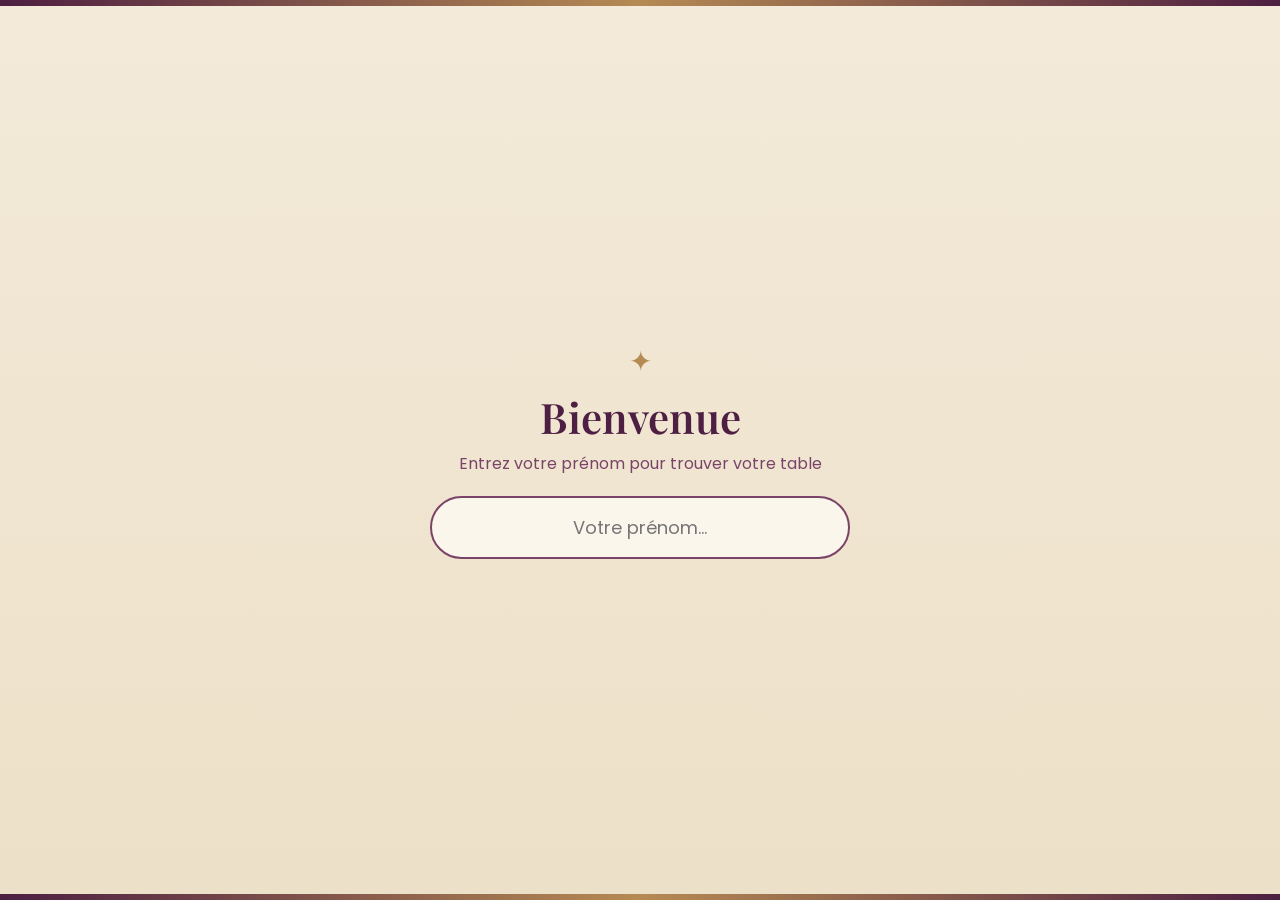
==== commit 56a4ec12: "Simplify plan display and fit viewport without scroll - Show only table numbers on the plan (drop na" ====
--- a/index.html
+++ b/index.html
@@ -48,48 +48,17 @@
     </p>
 
     <div class="plan-wrap">
-      <svg id="planSvg" viewBox="0 0 1000 600" xmlns="http://www.w3.org/2000/svg" aria-label="Plan de la salle">
+      <svg id="planSvg" viewBox="220 30 714 538" xmlns="http://www.w3.org/2000/svg" aria-label="Plan de la salle">
 
         <!-- Fond -->
-        <rect x="0" y="0" width="1000" height="600" fill="var(--plan-bg)"/>
-
-        <!-- Terrasse -->
-        <rect x="119" y="44" width="100" height="510" class="room-shape terrasse"/>
-        <text x="169" y="300" class="room-text" transform="rotate(0 169 300)">Terrasse</text>
+        <rect x="220" y="30" width="714" height="538" fill="var(--plan-bg)"/>
 
         <!-- Mur principal de la salle -->
         <rect x="234" y="44" width="686" height="510" class="room-shape hall"/>
 
-        <!-- Bar / champagne (côté gauche, hors salle) -->
-        <rect x="8" y="199" width="80" height="34" class="deco-box"/>
-        <text x="48" y="220" class="deco-text">Bar à dessert</text>
-
-        <rect x="2" y="250" width="98" height="34" class="deco-box"/>
-        <text x="51" y="271" class="deco-text">Table champagne</text>
-
-        <rect x="2" y="388" width="98" height="34" class="deco-box"/>
-        <text x="51" y="409" class="deco-text">Table champagne</text>
-
-        <rect x="8" y="434" width="80" height="34" class="deco-box"/>
-        <text x="48" y="455" class="deco-text">Bar à dessert</text>
-
-        <!-- Bar côté droit -->
-        <rect x="843" y="237" width="80" height="34" class="deco-box"/>
-        <text x="883" y="258" class="deco-text">Bar à dessert</text>
-
-        <!-- Toilettes / cuisine (texte seul, hors salle) -->
-        <text x="965" y="175" class="room-label-out">Toilettes</text>
-        <text x="965" y="482" class="room-label-out">Cuisine</text>
-
-        <!-- Entrées -->
+        <!-- Entrée -->
         <circle cx="234" cy="254" r="5" class="entrance-dot"/>
-        <text x="205" y="238" class="room-label-out entrance-label">Entrée</text>
-        <circle cx="234" cy="410" r="5" class="entrance-dot"/>
-        <text x="205" y="394" class="room-label-out entrance-label">Entrée</text>
-
-        <!-- Repères d'orientation -->
-        <text x="577" y="30" class="room-label-out">Côté manoir</text>
-        <text x="577" y="592" class="room-label-out">Côté carrière</text>
+        <text x="266" y="258" class="room-label-out entrance-label">Entrée</text>
 
         <!-- DJ -->
         <rect x="850" y="60" width="70" height="100" class="deco-box dj"/>
--- a/assets/css/style.css
+++ b/assets/css/style.css
@@ -20,7 +20,8 @@
 html, body{
   margin: 0;
   padding: 0;
-  min-height: 100%;
+  height: 100%;
+  overflow: hidden;
   background: linear-gradient(180deg, var(--beige) 0%, var(--beige-soft) 100%);
   color: var(--text);
   font-family: 'Poppins', sans-serif;
@@ -29,24 +30,36 @@
 
 .decor-line{
   height: 6px;
+  flex: 0 0 auto;
   background: linear-gradient(90deg, var(--aubergine) 0%, var(--gold) 50%, var(--aubergine) 100%);
+}
+
+body{
+  display: flex;
+  flex-direction: column;
 }
 
 .app{
   max-width: 720px;
+  width: 100%;
   margin: 0 auto;
-  padding: 32px 20px 56px;
+  padding: 14px 20px;
   display: flex;
   flex-direction: column;
   align-items: center;
-  min-height: calc(100vh - 12px);
+  flex: 1 1 auto;
+  min-height: 0;
+  overflow: hidden;
 }
 
 .screen{
   display: none;
   width: 100%;
+  height: 100%;
   flex-direction: column;
   align-items: center;
+  justify-content: center;
+  min-height: 0;
   animation: fadeIn .4s ease;
 }
 .screen.active{ display: flex; }
@@ -74,7 +87,7 @@
 .subtitle{
   font-size: clamp(14px, 3vw, 16px);
   color: var(--aubergine-light);
-  margin: 0 0 28px;
+  margin: 0 0 20px;
   text-align: center;
 }
 
@@ -172,17 +185,19 @@
 .greeting{
   font-family: 'Playfair Display', serif;
   font-weight: 600;
-  font-size: clamp(24px, 6vw, 34px);
+  font-size: clamp(20px, 4.5vw, 34px);
   color: var(--aubergine);
   text-align: center;
-  margin: 4px 0 6px;
+  margin: 2px 0 4px;
+  flex: 0 0 auto;
 }
 
 .table-info{
   text-align: center;
-  font-size: clamp(16px, 4vw, 19px);
-  margin: 0 0 20px;
+  font-size: clamp(14px, 3vw, 19px);
+  margin: 0 0 10px;
   color: var(--text);
+  flex: 0 0 auto;
 }
 .table-info strong{
   color: var(--aubergine);
@@ -192,22 +207,30 @@
   display: block;
   font-style: italic;
   color: var(--aubergine-light);
-  margin-top: 4px;
+  margin-top: 2px;
   font-size: 0.85em;
 }
 
 .plan-wrap{
   width: 100%;
+  aspect-ratio: 714 / 538;
+  max-height: 58vh;
+  flex: 0 0 auto;
+  min-height: 0;
   background: var(--card);
   border-radius: 20px;
   padding: 10px;
   box-shadow: 0 8px 24px rgba(51,21,48,0.15);
   border: 1px solid var(--beige-soft);
+  display: flex;
+  align-items: center;
+  justify-content: center;
+  overflow: hidden;
 }
 
 #planSvg{
   width: 100%;
-  height: auto;
+  height: 100%;
   display: block;
 }
 
@@ -216,19 +239,8 @@
   stroke: var(--room-line);
   stroke-width: 2;
 }
-.room-shape.terrasse{
-  fill: rgba(107,61,94,0.05);
-  stroke-dasharray: 4 3;
-}
 .room-shape.hall{
   fill: none;
-}
-
-.room-text{
-  font-size: 13px;
-  fill: var(--aubergine-light);
-  text-anchor: middle;
-  font-family: 'Poppins', sans-serif;
 }
 
 .deco-box{
@@ -278,23 +290,11 @@
   transition: fill .3s, stroke .3s;
 }
 .table-number{
-  font-size: 13px;
+  font-size: 18px;
   font-weight: 700;
   fill: var(--aubergine);
   text-anchor: middle;
   font-style: italic;
-  font-family: 'Poppins', sans-serif;
-}
-.table-caption{
-  font-size: 9.5px;
-  fill: var(--text);
-  text-anchor: middle;
-  font-family: 'Poppins', sans-serif;
-}
-.table-capacity{
-  font-size: 8.5px;
-  fill: var(--aubergine-light);
-  text-anchor: middle;
   font-family: 'Poppins', sans-serif;
 }
 
@@ -304,9 +304,7 @@
   stroke-width: 3;
   animation: pulse 1.6s ease-in-out infinite;
 }
-.table-number.highlight-text,
-.table-caption.highlight-text,
-.table-capacity.highlight-text{
+.table-number.highlight-text{
   fill: #fbf6ec;
 }
 
@@ -335,18 +333,27 @@
 }
 
 .hint{
-  margin-top: 16px;
-  font-size: 13px;
+  margin-top: 8px;
+  font-size: 12px;
   color: var(--aubergine-light);
   text-align: center;
+  flex: 0 0 auto;
 }
 
 /* ----- Responsive ----- */
 
 @media (max-width: 480px){
-  .app{ padding: 20px 14px 40px; }
+  .app{ padding: 10px 12px; }
   .name-input{ font-size: 16px; padding: 14px 16px; }
   .plan-wrap{ padding: 6px; border-radius: 14px; }
+  .back-btn{ padding: 4px; margin-bottom: 2px; font-size: 13px; }
+}
+
+@media (max-height: 500px){
+  .greeting{ font-size: 18px; margin: 0 0 2px; }
+  .table-info{ font-size: 13px; margin: 0 0 6px; }
+  .hint{ display: none; }
+  .plan-wrap{ max-height: 68vh; }
 }
 
 @media (min-width: 700px){
